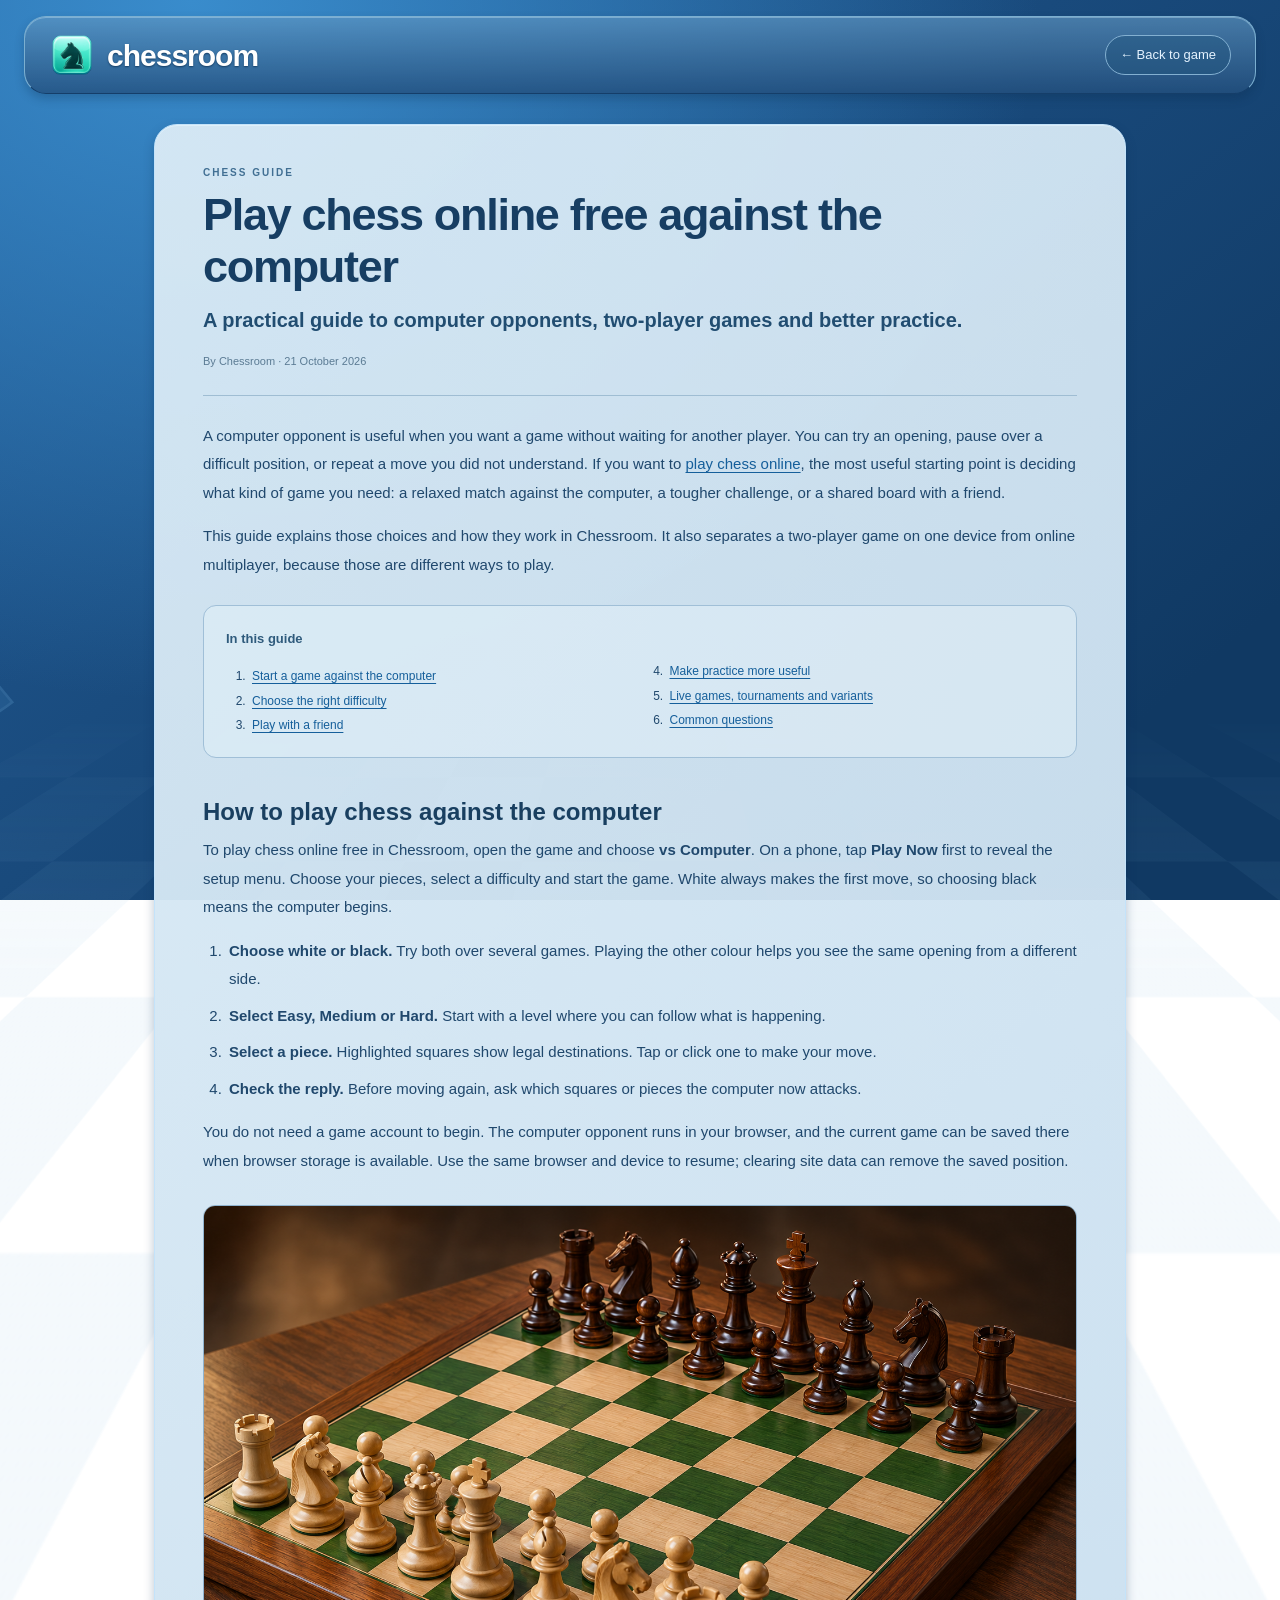
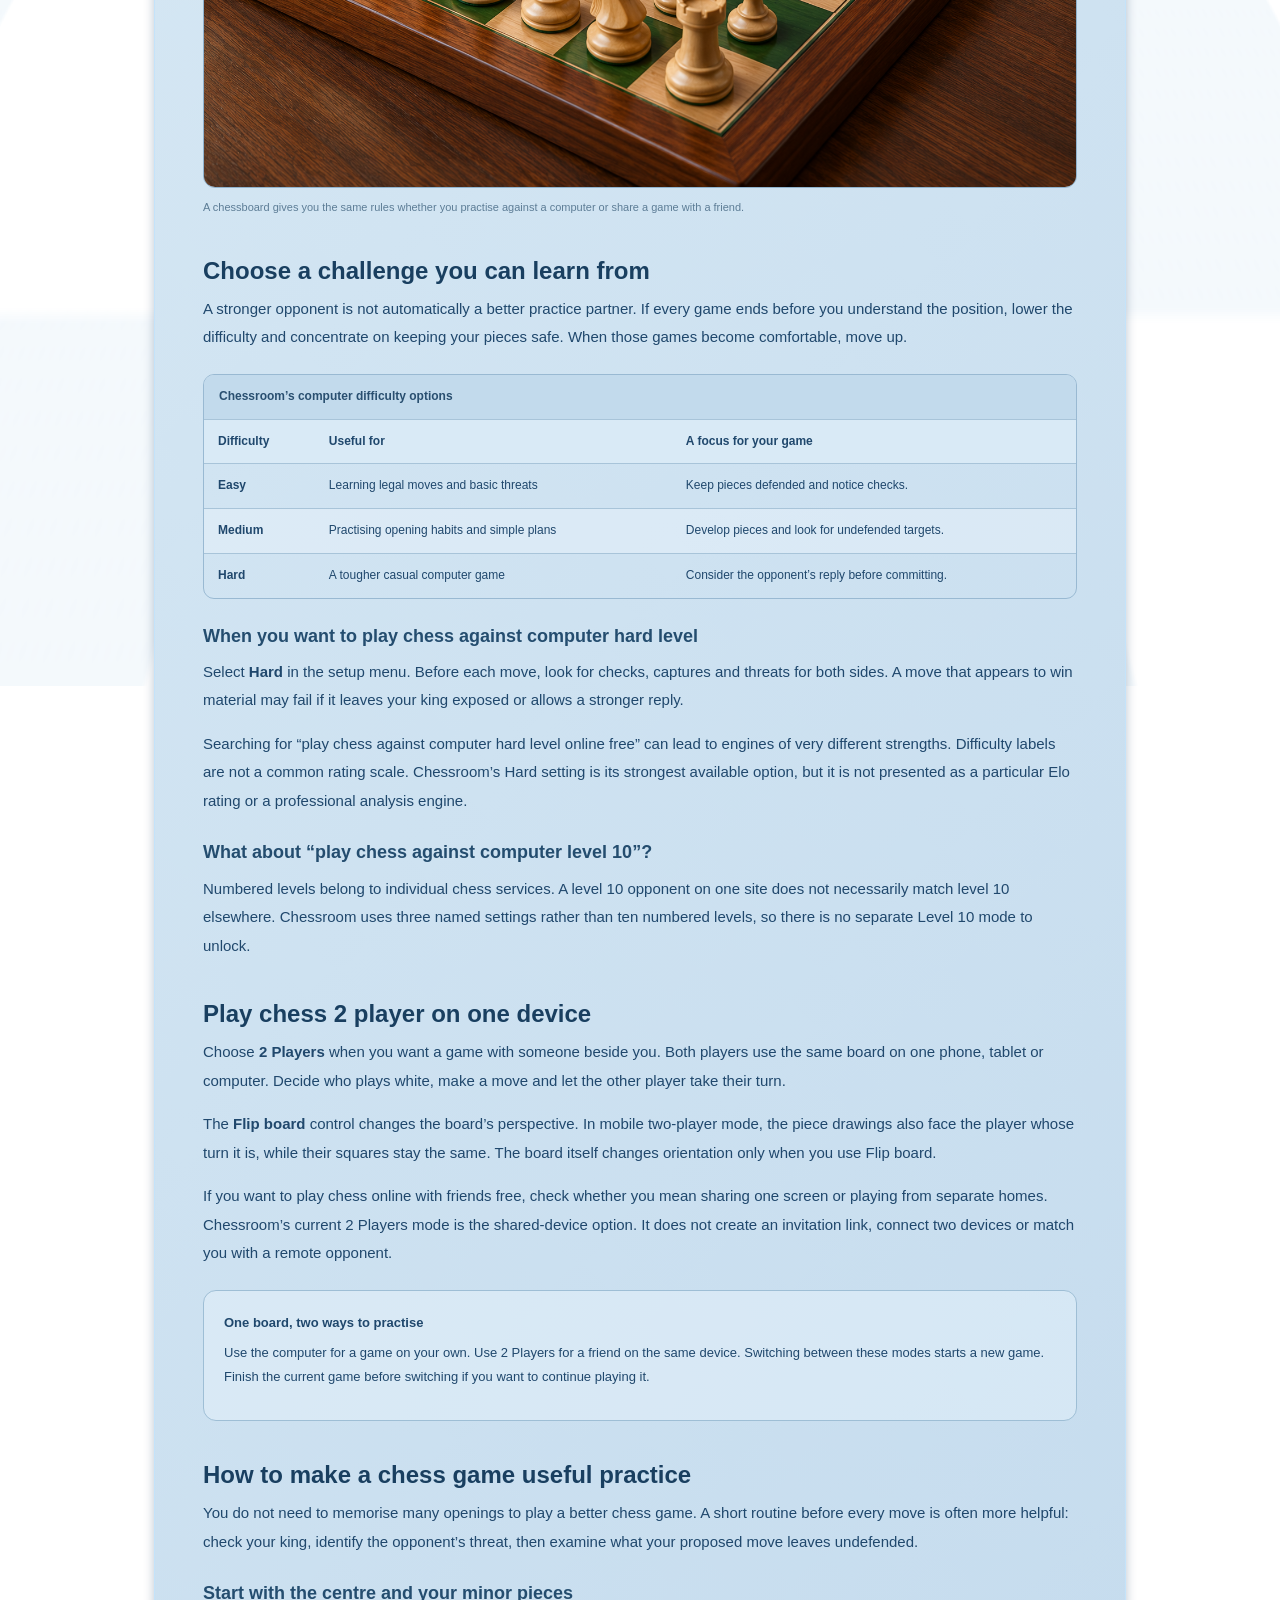
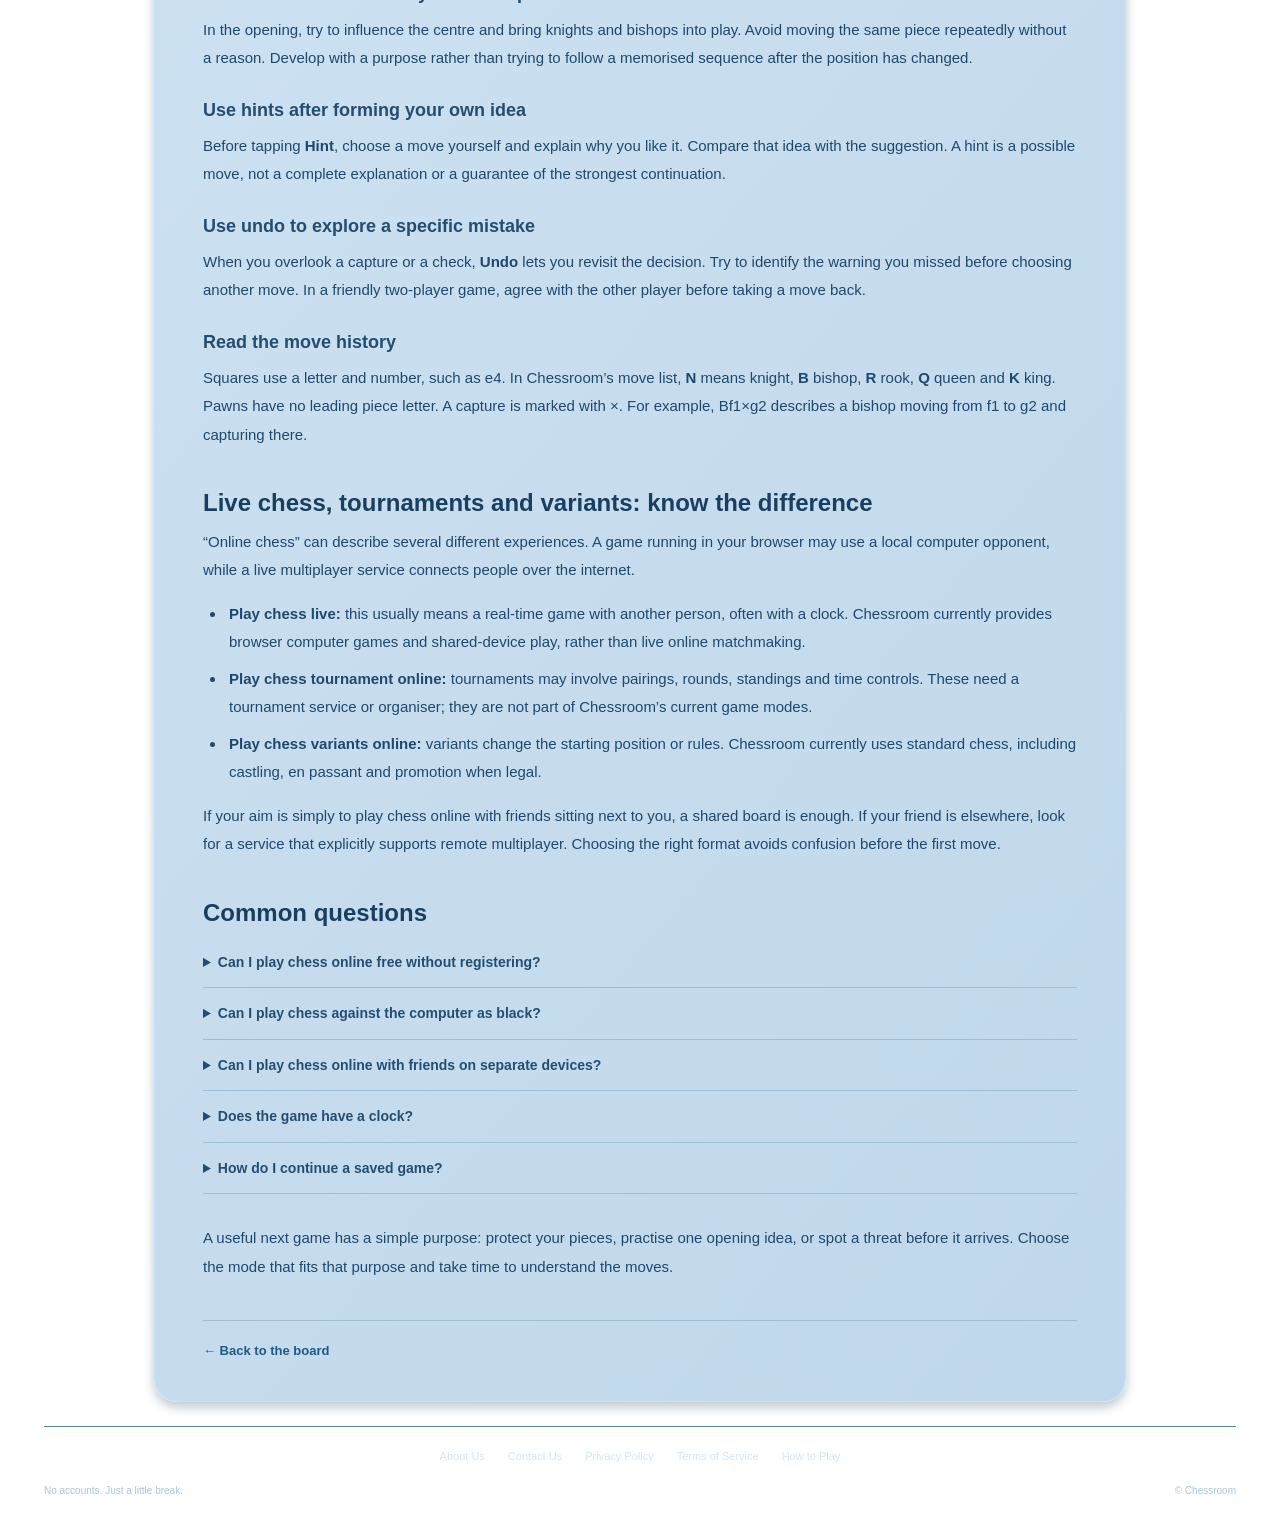
==== play-chess-online/index.html @ ad2ee44f "Add files via upload" ====
<!DOCTYPE html>
<html lang="en">
<head>
<meta charset="utf-8">
<meta name="viewport" content="width=device-width,initial-scale=1,viewport-fit=cover">
<meta name="theme-color" content="#20558b">
<meta name="color-scheme" content="light">
<title>Play Chess Online Free Against Computer - Chessroom</title>
<meta name="description" content="Learn how to play chess online free against the computer, choose a difficulty, practise better moves, and share a two-player game with a friend on one device.">
<meta name="author" content="Chessroom">
<meta name="robots" content="index,follow,max-image-preview:large">
<link rel="canonical" href="https://chessroom.online/play-chess-online/">
<link rel="icon" href="../favicon.ico">
<link rel="icon" type="image/png" sizes="32x32" href="../favicon-32.png">
<link rel="apple-touch-icon" sizes="180x180" href="../apple-touch-icon.png">
<link rel="stylesheet" href="../style.css">
<meta property="og:type" content="article">
<meta property="og:site_name" content="Chessroom">
<meta property="og:title" content="Play Chess Online Free Against Computer - Chessroom">
<meta property="og:description" content="Learn how to play chess online free against the computer, choose a difficulty, practise better moves, and share a two-player game with a friend on one device.">
<meta property="og:url" content="https://chessroom.online/play-chess-online/">
<meta property="og:locale" content="en_US">
<meta property="og:image" content="https://chessroom.online/play-chess-online/play%20chess%202%20player.png">
<meta property="og:image:alt" content="play chess against computer">
<meta property="article:published_time" content="2026-10-21">
<meta property="article:modified_time" content="2026-10-21">
<meta name="twitter:card" content="summary_large_image">
<meta name="twitter:title" content="Play Chess Online Free Against Computer - Chessroom">
<meta name="twitter:description" content="Learn how to play chess online free against the computer, choose a difficulty, practise better moves, and share a two-player game with a friend on one device.">
<meta name="twitter:image" content="https://chessroom.online/play-chess-online/play%20chess%202%20player.png">
<meta name="twitter:image:alt" content="play chess against computer">
<script type="application/ld+json">{"@context": "https://schema.org", "@graph": [{"@type": "Organization", "@id": "https://chessroom.online/#organization", "name": "Chessroom", "url": "https://chessroom.online/", "logo": "https://chessroom.online/chessroom-social.png"}, {"@type": "Article", "@id": "https://chessroom.online/play-chess-online/#article", "headline": "Play chess online free against the computer", "description": "Learn how to play chess online free against the computer, choose a difficulty, practise better moves, and share a two-player game with a friend on one device.", "mainEntityOfPage": {"@id": "https://chessroom.online/play-chess-online/#webpage"}, "author": {"@id": "https://chessroom.online/#organization"}, "publisher": {"@id": "https://chessroom.online/#organization"}, "datePublished": "2026-10-21", "dateModified": "2026-10-21", "inLanguage": "en", "image": "https://chessroom.online/play-chess-online/play%20chess%202%20player.png"}, {"@type": "WebPage", "@id": "https://chessroom.online/play-chess-online/#webpage", "url": "https://chessroom.online/play-chess-online/", "name": "Play Chess Online Free Against Computer - Chessroom", "description": "Learn how to play chess online free against the computer, choose a difficulty, practise better moves, and share a two-player game with a friend on one device.", "breadcrumb": {"@id": "https://chessroom.online/play-chess-online/#breadcrumb"}}, {"@type": "BreadcrumbList", "@id": "https://chessroom.online/play-chess-online/#breadcrumb", "itemListElement": [{"@type": "ListItem", "position": 1, "name": "Home", "item": "https://chessroom.online/"}, {"@type": "ListItem", "position": 2, "name": "Play chess online", "item": "https://chessroom.online/play-chess-online/"}]}]}</script>
<style>
/* Scoped additions only: the shared website files are not modified. */
.article-page .info-main{max-width:1020px}
.article-page .page-intro h1{max-width:700px;font-size:clamp(30px,4.2vw,45px);line-height:1.15}
.article-page .page-intro>p:last-child{font-size:11px;color:#5b7b94;margin-top:18px}
.article-body{font-size:15px;line-height:1.9}
.article-body h2{font-size:24px;line-height:1.35;margin-top:38px;scroll-margin-top:24px}
.article-body h3{font-size:18px;line-height:1.45;color:#244d6f;margin:24px 0 9px}
.article-body li{padding-left:3px;margin:8px 0}
.article-body ol,.article-body ul{padding-left:23px}
.article-toc{background:#e9f4fb66;border:1px solid #a0bfd7;border-radius:13px;padding:18px 22px;margin:26px 0}
.article-toc>b{font-size:13px;color:#2f5b7c}
.article-toc ol{margin:9px 0 0;columns:2;column-gap:30px;font-size:12px;line-height:1.65}
.article-toc li{break-inside:avoid;margin:5px 0}
.article-figure{margin:30px 0}
.article-figure img{display:block;width:100%;height:auto;border-radius:12px;border:1px solid #90b3ce;background:#1e4c73}
.article-figure figcaption{font-size:11px;color:#5d7d96;line-height:1.65;margin-top:10px}
.article-table-wrap{overflow-x:auto;margin:22px 0;border:1px solid #99b9d2;border-radius:11px}
.article-table-wrap table{border-collapse:collapse;width:100%;font-size:12px;line-height:1.65;text-align:left}
.article-table-wrap caption{text-align:left;padding:12px 15px;font-weight:700;background:#c2daec;color:#294f70}
.article-table-wrap th,.article-table-wrap td{padding:12px 14px;border-top:1px solid #a8c4d9;vertical-align:top}
.article-table-wrap thead{background:#d9eaf6}.article-table-wrap tbody tr:nth-child(even){background:#e9f3fa77}
.article-faq{border-bottom:1px solid #9ebed5;padding:14px 0}
.article-faq summary{cursor:pointer;font-size:14px;font-weight:600;color:#244e70;line-height:1.6}
.article-faq p{margin:12px 0 3px;font-size:13px}
.article-ending{margin-top:30px!important}
@media(max-width:700px){.article-page .info-card{padding:26px 20px}.article-body{font-size:14px}.article-body h2{font-size:21px;margin-top:30px}.article-body h3{font-size:17px}.article-toc{padding:16px 18px}.article-toc ol{columns:1}.article-table-wrap th,.article-table-wrap td{padding:10px 9px}}
</style>
</head>
<body class="info-page article-page">
<header><a class="brand" href="../"><img class="brand-icon" src="../chessroom-logo.png" alt="" width="46" height="46"> chessroom</a><a class="back-to-game" href="../">← Back to game</a></header>
<main class="info-main"><article class="info-card"><div class="page-intro"><span class="page-kicker">CHESS GUIDE</span><h1>Play chess online free against the computer</h1><p class="page-tagline">A practical guide to computer opponents, two-player games and better practice.</p><p>By Chessroom <span aria-hidden="true">·</span> <time datetime="2026-10-21">21 October 2026</time></p></div>
<div class="page-body article-body">
<p>A computer opponent is useful when you want a game without waiting for another player. You can try an opening, pause over a difficult position, or repeat a move you did not understand. If you want to <a href="../">play chess online</a>, the most useful starting point is deciding what kind of game you need: a relaxed match against the computer, a tougher challenge, or a shared board with a friend.</p>
<p>This guide explains those choices and how they work in Chessroom. It also separates a two-player game on one device from online multiplayer, because those are different ways to play.</p>
<nav class="article-toc" aria-label="In this guide"><b>In this guide</b><ol><li><a href="#computer">Start a game against the computer</a></li><li><a href="#difficulty">Choose the right difficulty</a></li><li><a href="#two-players">Play with a friend</a></li><li><a href="#practice">Make practice more useful</a></li><li><a href="#formats">Live games, tournaments and variants</a></li><li><a href="#questions">Common questions</a></li></ol></nav>
<h2 id="computer">How to play chess against the computer</h2>
<p>To play chess online free in Chessroom, open the game and choose <strong>vs Computer</strong>. On a phone, tap <strong>Play Now</strong> first to reveal the setup menu. Choose your pieces, select a difficulty and start the game. White always makes the first move, so choosing black means the computer begins.</p>
<ol><li><strong>Choose white or black.</strong> Try both over several games. Playing the other colour helps you see the same opening from a different side.</li><li><strong>Select Easy, Medium or Hard.</strong> Start with a level where you can follow what is happening.</li><li><strong>Select a piece.</strong> Highlighted squares show legal destinations. Tap or click one to make your move.</li><li><strong>Check the reply.</strong> Before moving again, ask which squares or pieces the computer now attacks.</li></ol>
<p>You do not need a game account to begin. The computer opponent runs in your browser, and the current game can be saved there when browser storage is available. Use the same browser and device to resume; clearing site data can remove the saved position.</p>
<figure class="article-figure"><img src="play%20chess%202%20player.png" alt="play chess against computer" loading="lazy" decoding="async"><figcaption>A chessboard gives you the same rules whether you practise against a computer or share a game with a friend.</figcaption></figure>
<h2 id="difficulty">Choose a challenge you can learn from</h2>
<p>A stronger opponent is not automatically a better practice partner. If every game ends before you understand the position, lower the difficulty and concentrate on keeping your pieces safe. When those games become comfortable, move up.</p>
<div class="article-table-wrap"><table><caption>Chessroom’s computer difficulty options</caption><thead><tr><th scope="col">Difficulty</th><th scope="col">Useful for</th><th scope="col">A focus for your game</th></tr></thead><tbody><tr><th scope="row">Easy</th><td>Learning legal moves and basic threats</td><td>Keep pieces defended and notice checks.</td></tr><tr><th scope="row">Medium</th><td>Practising opening habits and simple plans</td><td>Develop pieces and look for undefended targets.</td></tr><tr><th scope="row">Hard</th><td>A tougher casual computer game</td><td>Consider the opponent’s reply before committing.</td></tr></tbody></table></div>
<h3>When you want to play chess against computer hard level</h3>
<p>Select <strong>Hard</strong> in the setup menu. Before each move, look for checks, captures and threats for both sides. A move that appears to win material may fail if it leaves your king exposed or allows a stronger reply.</p>
<p>Searching for “play chess against computer hard level online free” can lead to engines of very different strengths. Difficulty labels are not a common rating scale. Chessroom’s Hard setting is its strongest available option, but it is not presented as a particular Elo rating or a professional analysis engine.</p>
<h3>What about “play chess against computer level 10”?</h3>
<p>Numbered levels belong to individual chess services. A level 10 opponent on one site does not necessarily match level 10 elsewhere. Chessroom uses three named settings rather than ten numbered levels, so there is no separate Level 10 mode to unlock.</p>
<h2 id="two-players">Play chess 2 player on one device</h2>
<p>Choose <strong>2 Players</strong> when you want a game with someone beside you. Both players use the same board on one phone, tablet or computer. Decide who plays white, make a move and let the other player take their turn.</p>
<p>The <strong>Flip board</strong> control changes the board’s perspective. In mobile two-player mode, the piece drawings also face the player whose turn it is, while their squares stay the same. The board itself changes orientation only when you use Flip board.</p>
<p>If you want to play chess online with friends free, check whether you mean sharing one screen or playing from separate homes. Chessroom’s current 2 Players mode is the shared-device option. It does not create an invitation link, connect two devices or match you with a remote opponent.</p>
<div class="page-note"><strong>One board, two ways to practise</strong><p>Use the computer for a game on your own. Use 2 Players for a friend on the same device. Switching between these modes starts a new game. Finish the current game before switching if you want to continue playing it.</p></div>
<h2 id="practice">How to make a chess game useful practice</h2>
<p>You do not need to memorise many openings to play a better chess game. A short routine before every move is often more helpful: check your king, identify the opponent’s threat, then examine what your proposed move leaves undefended.</p>
<h3>Start with the centre and your minor pieces</h3>
<p>In the opening, try to influence the centre and bring knights and bishops into play. Avoid moving the same piece repeatedly without a reason. Develop with a purpose rather than trying to follow a memorised sequence after the position has changed.</p>
<h3>Use hints after forming your own idea</h3>
<p>Before tapping <strong>Hint</strong>, choose a move yourself and explain why you like it. Compare that idea with the suggestion. A hint is a possible move, not a complete explanation or a guarantee of the strongest continuation.</p>
<h3>Use undo to explore a specific mistake</h3>
<p>When you overlook a capture or a check, <strong>Undo</strong> lets you revisit the decision. Try to identify the warning you missed before choosing another move. In a friendly two-player game, agree with the other player before taking a move back.</p>
<h3>Read the move history</h3>
<p>Squares use a letter and number, such as e4. In Chessroom’s move list, <strong>N</strong> means knight, <strong>B</strong> bishop, <strong>R</strong> rook, <strong>Q</strong> queen and <strong>K</strong> king. Pawns have no leading piece letter. A capture is marked with ×. For example, Bf1×g2 describes a bishop moving from f1 to g2 and capturing there.</p>
<h2 id="formats">Live chess, tournaments and variants: know the difference</h2>
<p>“Online chess” can describe several different experiences. A game running in your browser may use a local computer opponent, while a live multiplayer service connects people over the internet.</p>
<ul><li><strong>Play chess live:</strong> this usually means a real-time game with another person, often with a clock. Chessroom currently provides browser computer games and shared-device play, rather than live online matchmaking.</li><li><strong>Play chess tournament online:</strong> tournaments may involve pairings, rounds, standings and time controls. These need a tournament service or organiser; they are not part of Chessroom’s current game modes.</li><li><strong>Play chess variants online:</strong> variants change the starting position or rules. Chessroom currently uses standard chess, including castling, en passant and promotion when legal.</li></ul>
<p>If your aim is simply to play chess online with friends sitting next to you, a shared board is enough. If your friend is elsewhere, look for a service that explicitly supports remote multiplayer. Choosing the right format avoids confusion before the first move.</p>
<h2 id="questions">Common questions</h2>
<details class="article-faq"><summary>Can I play chess online free without registering?</summary><p>Yes. Chessroom’s game does not require a game account. Open the board, select a mode and start. Saved progress belongs to the browser you use.</p></details>
<details class="article-faq"><summary>Can I play chess against the computer as black?</summary><p>Yes. Select Black under Your pieces before starting. White moves first, so the computer will make the opening move.</p></details>
<details class="article-faq"><summary>Can I play chess online with friends on separate devices?</summary><p>Not in Chessroom’s current 2 Players mode. That mode is for two people sharing one device, not a remote game or an invitation link.</p></details>
<details class="article-faq"><summary>Does the game have a clock?</summary><p>There is no game clock in the current version. You can pause to think rather than playing against a countdown.</p></details>
<details class="article-faq"><summary>How do I continue a saved game?</summary><p>Return in the same browser on the same device. When an unfinished game is available, the home menu offers Resume. Private browsing, blocked storage or clearing site data can prevent a game from being retained.</p></details>
<p class="article-ending">A useful next game has a simple purpose: protect your pieces, practise one opening idea, or spot a threat before it arrives. Choose the mode that fits that purpose and take time to understand the moves.</p>
</div><a class="return-link" href="../">← Back to the board</a></article></main><footer class="site-footer"><nav aria-label="Footer"><a href="../about.html">About Us</a><a href="../contact.html">Contact Us</a><a href="../privacy.html">Privacy Policy</a><a href="../terms.html">Terms of Service</a><button type="button" data-how-to-play>How to Play</button></nav><div class="footer-bottom"><p>No accounts. Just a little break.</p><span>© Chessroom</span></div></footer>
<script src="../compat.js"></script>
<script src="../site.js" defer></script>
</body></html>
---- style.css ----
@font-face{font-family:Symbols;src:url(material-symbols.ttf)}
:root{--ink:#303e50;--muted:#6c7889;--line:#a6b0bd;--blue:#426995}*{box-sizing:border-box}body{margin:0;color:var(--ink);font:14px/1.5 'Helvetica Neue',Helvetica,Arial,sans-serif;background:repeating-linear-gradient(90deg,#c7ced8 0,#c7ced8 1px,#d3d9e1 1px,#d3d9e1 5px);min-height:100vh;text-shadow:0 1px #fff8}button,a{-webkit-tap-highlight-color:transparent}button{font:inherit;cursor:pointer;color:inherit}button:disabled{opacity:.45;cursor:default}button:focus-visible,a:focus-visible{outline:3px solid #e6ab46;outline-offset:3px}[hidden]{display:none!important}.material-symbols-rounded{font-family:Symbols;font-weight:normal;font-style:normal;font-size:21px;line-height:1;display:inline-block;white-space:nowrap;font-feature-settings:'liga';-webkit-font-smoothing:antialiased;vertical-align:middle}header{height:76px;display:flex;align-items:center;justify-content:space-between;padding:0 max(28px,calc((100vw - 1120px)/2));background:linear-gradient(#b9c8dc,#8198b6 49%,#6c86a8 50%,#426287);border-top:1px solid #dce5ef;border-bottom:1px solid #263e5b;box-shadow:0 1px 0 #fff9,0 3px 8px #2d3f5550}.brand{display:flex;align-items:center;gap:12px;color:white;text-decoration:none;font-size:29px;font-weight:700;letter-spacing:-1px;text-shadow:0 -1px 1px #22384f}.mark{display:grid;place-items:center;width:46px;height:46px;border-radius:10px;background:linear-gradient(#f7f3e9,#d0c3a8 49%,#ac9470 50%,#dfd1b4);border:1px solid #635b4a;box-shadow:inset 0 1px 2px #fff,0 1px 2px #29415d;color:#33312b;font-size:38px;text-shadow:0 1px #fff}.preferences button,.menu-button, .board-tools button,.fresh-button,dialog button{border:1px solid #7a8ba1;border-radius:6px;background:linear-gradient(#fff,#e1e6ed 48%,#d0d8e2 49%,#e6eaf0);box-shadow:inset 0 1px #fff,0 1px 2px #34435635;padding:10px 13px;font-weight:600;text-shadow:0 1px #fff}.preferences button{background:linear-gradient(#8ea5c1,#4e6e96);border-color:#3a5475;color:white;text-shadow:0 -1px #334b68;font-size:12px}.button-label{vertical-align:middle}button .material-symbols-rounded{margin-right:5px}main{max-width:1150px;margin:auto;padding:48px 30px 0}.lobby{display:grid;grid-template-columns:minmax(0,1fr) 330px;gap:70px;align-items:center;min-height:620px}.intro{text-align:center}.intro::before{content:'THE CLASSIC CHESS EXPERIENCE';display:block;color:#5e718b;font-size:10px;letter-spacing:3px;font-weight:700}h1{font-size:48px;line-height:1.15;letter-spacing:-2px;color:#344965;margin:18px 0 12px;text-shadow:0 2px #fff}.chess-gradient{color:#344965}.home-description{font-size:15px;color:#5f7087;max-width:340px;margin:auto}.home-board-scene{width:365px;max-width:85%;margin:42px auto 24px;perspective:900px}.home-board-frame,.board-frame{padding:15px;background:repeating-linear-gradient(3deg,#63452f 0,#7f5b3a 3px,#84603d 5px,#6e4b30 7px);border:1px solid #503724;border-radius:5px;box-shadow:inset 0 0 0 2px #cba574,0 8px 0 #493222,0 16px 22px #28354755}.home-board-frame{transform:rotateX(22deg) rotateZ(-7deg)}#home-board{position:relative;aspect-ratio:1}.demo-squares{display:grid;grid-template-columns:repeat(8,1fr);height:100%}.demo-square,.sq{background:linear-gradient(100deg,#f5e7ca,#e4cca3)}.demo-square.shade,.sq.shade{background:linear-gradient(100deg,#a77b4d,#815b39)}.demo-pieces{position:absolute;inset:0}.demo-piece{position:absolute;width:12.5%;height:12.5%;display:grid;place-items:center}.piece{width:90%;height:96%;filter:drop-shadow(2px 5px 2px #26170d66);pointer-events:none}.panel,.control-card{border:1px solid #8a96a6;border-radius:11px;background:#f5f5f3;box-shadow:0 2px 5px #36485e30,inset 0 1px #fff;overflow:hidden}.panel{padding:0 22px 22px}.panel>label:first-of-type{margin:0 -22px 20px;padding:14px 20px;background:linear-gradient(#fdfdfd,#d5dbe3);border-bottom:1px solid #a4adba;font-size:18px;font-weight:700;text-align:center;color:#4c5c72}label{display:block;font-weight:700;color:#56677f;margin:21px 0 8px;font-size:12px;text-shadow:0 1px white}label span{float:right;font-weight:400}.segmented{display:flex;border:1px solid #929eae;border-radius:7px;overflow:hidden;box-shadow:0 1px #fff}.segmented button{flex:1;border:0;border-right:1px solid #a0abba;border-radius:0;background:linear-gradient(#fff,#d4dbe5);padding:11px 4px;font-size:12px;font-weight:600;color:#5b6b80;text-shadow:0 1px white;box-shadow:inset 0 1px #fff}.segmented button:last-child{border-right:0}.segmented .selected{background:linear-gradient(#345379,#6485b0);color:#fff;text-shadow:0 -1px #2d4866;box-shadow:inset 0 2px 4px #21375060}.color-swatch{width:12px;height:12px;border-radius:50%;display:inline-block;margin-right:4px;box-shadow:0 1px 2px #0005;border:1px solid #777}.white-swatch{background:#fff6df}.black-swatch{background:#363534}.color-note{font-size:11px;color:#7c8797;margin:7px 0}.primary{display:flex;align-items:center;justify-content:center;width:100%;gap:5px;padding:13px;border-radius:8px;border:1px solid #24486e;background:linear-gradient(#88b4e4,#4e86c2 49%,#2967ac 50%,#4386ce);box-shadow:inset 0 1px #cde4ff,0 1px 3px #31425555;color:white;font-size:18px;font-weight:700;text-shadow:0 -1px #244a77}.panel .primary{margin-top:25px}button:hover{filter:brightness(1.04)}button:active{filter:brightness(.92)}.fresh-button{width:100%;margin-top:12px;font-size:12px}.save-note{text-align:center;font-size:10px;color:#7a8797;margin-top:15px}.mobile-setup-back,#open-setup{display:none}.home-extra{text-align:center;margin:34px 0 28px}.chess-quote{margin:0;color:#69778b;font:italic 19px Georgia,serif}.quote-mark{display:none}blockquote{margin:0}.chess-quote::after{content:none;display:block;margin-top:9px;font:11px Helvetica,Arial,sans-serif;color:#7d899b}footer{max-width:1090px;margin:25px auto 0;padding:20px 0;display:flex;justify-content:space-between;border-top:1px solid #acb6c3;box-shadow:0 -1px #ffffff66;color:#6d7b8d;font-size:11px}footer p{margin:0}.workspace{display:grid;grid-template-columns:minmax(0,640px) 300px;gap:38px;align-items:center;justify-content:center}.in-game main{padding-top:25px}.in-game .home-extra,.in-game footer{display:none}.player{display:flex;align-items:center;gap:10px;padding:0 12px 12px}.player.bottom{padding:20px 12px 0}.avatar{height:36px;width:36px;border-radius:7px;display:grid;place-items:center;font-size:27px;border:1px solid #8a8e92;box-shadow:inset 0 1px #fff,0 1px 2px #0003}.avatar.dark{background:linear-gradient(#73797e,#2f353c);color:#f8f1dd;text-shadow:0 -1px #000}.avatar.light{background:linear-gradient(#fffdf3,#d0c7b2);color:#4e4a42}.player b{font-size:13px}.player small{display:block;color:#6c7a8e;font-size:10px}.player-tag{margin-left:auto;font-size:9px;color:#718096;letter-spacing:1px}.turn-light{width:8px;height:8px;border-radius:50%;background:#929ba7;box-shadow:inset 0 1px 2px #0005}.turn-light.on{background:#80b351;box-shadow:0 0 4px #749e4c}.board-stage{perspective:none;padding:0 5px 6px}.board-frame{transform:none;transition:transform .3s}#board{display:grid;grid-template-columns:repeat(8,1fr);aspect-ratio:1;border:1px solid #4f3928}.sq{border:0;border-radius:0;position:relative;padding:0;aspect-ratio:1;display:grid;place-items:center;box-shadow:inset 0 0 1px #5c412633}.sq.last{background:#e8d287}.sq.shade.last{background:#b29a58}.sq.selected{background:#e9b759;box-shadow:inset 0 0 0 3px #9a6a2e}.sq.check{background:#c76c60}.sq.hint{box-shadow:inset 0 0 0 3px #4286c3}.sq:hover .piece{transform:translateY(-3px)}.coord{position:absolute;bottom:1px;right:3px;font-size:9px;color:#6a4f33;text-shadow:none}.coord.rank{top:1px;left:3px;bottom:auto;right:auto}.shade .coord{color:#f6e3bb}.dot{position:absolute;width:22%;height:22%;border-radius:50%;background:#34516b66;z-index:2}.dot.capture{width:90%;height:90%;border:4px solid #42648799;background:none}.control-card{padding:17px}.game-topbar{display:flex;flex-wrap:wrap;gap:8px}.menu-button{font-size:11px;flex:1;white-space:nowrap}.game-live{order:-1;width:100%;padding:0 0 15px;margin-bottom:7px;border-bottom:1px solid #c6cbd1;text-align:center}.statusline{display:flex;align-items:center;justify-content:center;gap:8px}.statusline h2{margin:0;font-size:18px;color:#4c607c}.live-dot{height:7px;width:7px;background:#6b9650;border-radius:50%}.game-live p{font-size:11px;color:#7c8796;margin:7px 0 0}.board-tools{display:grid;grid-template-columns:1fr 1fr;gap:8px;margin-top:15px}.board-tools button{padding:12px 5px;font-size:11px}.board-tools .active{color:#315b8a;background:linear-gradient(#c3d3e6,#e8eff7);box-shadow:inset 0 1px 3px #65758966}.shortcut-note{font-size:10px;text-align:center;color:#8a93a0;margin:13px 0}kbd{font:10px inherit}.game-preferences{text-align:center;margin-bottom:16px}#history-toggle,.controls-arrow,.tip{display:none}.moves-panel{border:1px solid #b6bec9;border-radius:6px;overflow:hidden;background:#fff;box-shadow:inset 0 1px 3px #64718522}.moves-title{display:flex;justify-content:space-between;padding:9px 11px;background:linear-gradient(#e9edf2,#d5dce5);border-bottom:1px solid #b7c0cb}.moves-title h3{font-size:12px;margin:0}.moves-title>span{font-size:9px;color:#778499}#moves{height:175px;overflow:auto}.move-row{display:grid;grid-template-columns:30px 1fr 1fr;font-size:12px;padding:8px 10px}.move-row:nth-child(even){background:#eaf0f7}.move-row>span:first-child{color:#8b95a3}.empty{text-align:center;color:#7d8999;padding:20px 10px}.empty>span{display:block;font-size:25px;color:#8e9eb1}.empty b{font-size:12px}.empty p{font-size:10px}dialog{border:1px solid #344b69;border-radius:12px;padding:25px;max-width:360px;width:calc(100% - 32px);background:linear-gradient(#f7f8fb,#dce2eb);color:#384d68;box-shadow:inset 0 1px #fff,0 15px 70px #16223588;text-align:center}dialog::backdrop{background:#16223588}dialog h2{margin:8px 0;font-size:25px}dialog p{font-size:13px;color:#69798f}dialog button{margin-top:10px}#choices{display:flex}#choices button{width:25%;height:85px;padding:0}.result-symbol{font-size:65px}.eyebrow{font-size:10px;letter-spacing:2px}.result-score{font:32px Georgia;margin:15px}.result-secondary{display:flex;gap:8px}.result-secondary button{flex:1;font-size:11px}#result-confetti{display:none}#toast{position:fixed;bottom:25px;left:50%;transform:translateX(-50%);padding:12px 22px;border:1px solid #1d2b40;border-radius:8px;background:linear-gradient(#61748c,#2c405e);color:white;text-shadow:0 -1px #17283e;box-shadow:0 3px 10px #0005;opacity:0;pointer-events:none;z-index:200;max-width:90%;text-align:center}#toast.show{opacity:1}.focus-mode{position:fixed;inset:0;overflow:auto;z-index:100}.focus-mode header{display:none}.in-game .arena{width:100%;max-width:min(640px,calc(100svh - 200px))}.in-game .workspace{grid-template-columns:minmax(0,min(640px,calc(100svh - 200px))) 300px}
@media(min-width:1500px){.lobby{min-height:690px}.home-board-scene{width:400px}}
@media(max-width:900px){.lobby{gap:30px;grid-template-columns:1fr 300px;min-height:570px}h1{font-size:39px}.workspace{gap:20px}.in-game .workspace{grid-template-columns:minmax(0,1fr) 260px}.control-card{padding:12px}.in-game .arena{max-width:100%}main{padding:30px 20px 0}footer{margin:25px 20px 0}}
@media(max-width:700px){header{height:65px;padding:0 18px}.brand{font-size:24px}.mark{width:38px;height:38px;font-size:31px}.preferences .button-label{display:none}.preferences button{padding:9px}.preferences button .material-symbols-rounded{margin:0}main{padding:28px 16px 0}.lobby{display:flex;flex-direction:column;gap:18px;min-height:0}.lobby-copy{width:100%}.intro::before{font-size:9px;letter-spacing:2px}h1{font-size:36px;margin:13px 0 9px}.home-description{font-size:13px}.home-board-scene{width:245px;margin:25px auto 20px}.panel{width:100%;max-width:420px;padding:0 20px 20px}.panel>label:first-of-type{margin-left:-20px;margin-right:-20px;padding:11px;font-size:16px;margin-bottom:14px}label{margin-top:16px}.panel .primary{margin-top:19px}.home-extra{margin:35px 0 25px}.chess-quote{font-size:16px}footer{font-size:9px;margin-top:20px;padding:18px 0}.workspace,.in-game .workspace{display:flex;flex-direction:column;gap:22px}.in-game main{padding:15px 10px 25px}.in-game .arena{width:100%;max-width:560px}.board-frame{padding:10px}.player{padding-bottom:10px}.player.bottom{padding-top:16px}.player small{display:none}.game-controls{width:100%;max-width:560px}.game-screen>.game-topbar{margin:0 5px 15px;align-items:center;flex-wrap:nowrap}.game-screen>.game-topbar .game-live{border:0;padding:0;margin:0;order:0;width:auto;flex:2}.game-screen>.game-topbar .game-live p{display:none}.statusline h2{font-size:14px}.game-screen>.game-topbar .menu-button{flex:0;padding:9px}.game-screen>.game-topbar #history-toggle{display:none}.menu-button .material-symbols-rounded{font-size:18px}.control-card{padding:13px}.board-tools{display:flex;gap:7px;margin:0}.board-tools button{flex:1;display:flex;flex-direction:column;gap:4px;align-items:center;padding:10px 3px}.board-tools button .material-symbols-rounded{margin:0}.shortcut-note{display:none}.game-preferences{margin:12px 0 0}#history-panel{margin-top:15px}#moves{height:150px}.game-controls .control-card #history-panel{margin-top:15px}.game-controls>.tip{display:none}.game-preferences .menu-button{padding:7px 15px;font-size:10px}.player-tag{font-size:8px}.coord{font-size:7px}.game-screen>.game-topbar .button-label{font-size:10px}}
@media(prefers-reduced-motion:reduce){*,*::before,*::after{transition:none!important;animation:none!important;scroll-behavior:auto!important}}
/* Modern blue room, with tactile green-stained wooden boards. */
:root{--ink:#153b61;--muted:#527797;--line:#8eabc8}
body{background:radial-gradient(ellipse at 15% 0,#398ccc 0,transparent 55%),linear-gradient(140deg,#235d98,#103963 85%);color:#eef5fd;text-shadow:none;background-attachment:fixed;position:relative;isolation:isolate}
body::before{content:'';position:fixed;inset:0;z-index:-2;background:url(room-pieces.svg) center/cover no-repeat;pointer-events:none}
body::after{content:'';position:fixed;left:-50%;right:-50%;bottom:-240px;height:420px;background:conic-gradient(#7eb7df16 25%,transparent 0 50%,#7eb7df16 0 75%,transparent 0) 0 0/160px 160px;transform:perspective(400px) rotateX(53deg);transform-origin:center top;z-index:-1;pointer-events:none;mask-image:linear-gradient(transparent,#000 55%)}
header{height:78px;max-width:1240px;margin:16px auto 0;padding:0 24px;border:1px solid #7bafd0;border-bottom-color:#153e69;border-radius:22px;background:linear-gradient(180deg,#6096c1a6,#234f7dcc);box-shadow:inset 0 1px #d9efff55,0 5px 10px #09274940}
.brand{font-size:30px;letter-spacing:-1px;text-shadow:0 1px 2px #153d64}.mark{border-color:#7be4d2;border-radius:10px;background:linear-gradient(#adf4ee,#44cfb0 60%,#21ad8a);color:#103e39;box-shadow:inset 0 1px #e4fff9,0 2px 4px #0c355f66;font-size:37px;text-shadow:0 1px #91e7cd}
.preferences button{border-radius:24px;background:linear-gradient(#467dae,#285680);border:1px solid #123b61;padding:10px 16px;box-shadow:inset 0 1px #b9dff955;color:#f4f9ff;text-shadow:none}
main{max-width:1240px;padding:35px 24px 0}.lobby{grid-template-columns:minmax(0,1fr) 400px;gap:64px;min-height:650px}.intro::before{display:none}.intro{text-align:center}.lobby h1{font-size:clamp(36px,4.6vw,64px);white-space:nowrap;letter-spacing:-2px;color:#f3f7ff;text-shadow:0 3px 2px #0b305c75;margin:0 0 13px}.chess-gradient{color:#67e2c9;background:linear-gradient(#a4f3df,#32c9ab);background-clip:text;-webkit-background-clip:text;-webkit-text-fill-color:transparent}.home-description{font-size:16px;color:#d1e5fa;max-width:none}.home-board-scene{width:440px;max-width:91%;margin:24px auto 5px;perspective:none}.home-board-frame{transform:none;padding:14px;border-radius:19px}.home-board-frame,.board-frame{background:repeating-linear-gradient(3deg,#244c40 0,#315d4c 3px,#366250 5px,#2a5044 7px);border:1px solid #618f7e;box-shadow:inset 0 0 0 2px #87ae9166,0 6px 0 #173d33,0 12px 19px #05213b55}.demo-squares,#board{overflow:hidden;border-radius:5px;border-color:#2b5542}.demo-square,.sq{background:repeating-linear-gradient(4deg,#cad8b5 0,#c4d2af 2px,#c8d5b2 5px,#bfceaa 7px)}.demo-square.shade,.sq.shade{background:repeating-linear-gradient(4deg,#56886b 0,#518367 2px,#57876c 5px,#4c7c61 7px)}.sq.last{background:#b8ca85}.sq.shade.last{background:#799653}.sq.selected{background:#d2cd8d;box-shadow:inset 0 0 0 3px #e2d48c}.coord{color:#3b6349}.shade .coord{color:#d7e6c0}.piece{filter:drop-shadow(2px 4px 1px #153b3755)}
.panel,.control-card{background:linear-gradient(130deg,#c0d9eccc,#b6cfe8ed);border:1px solid #c4e3fa;border-radius:23px;box-shadow:inset 0 1px #f1faff77,0 5px 11px #092d5145;color:#173d62;text-shadow:none}.panel{padding:23px 24px}.panel>label:first-of-type{margin:0 0 14px;padding:0;background:none;border:0;font-size:19px;text-align:left;color:#153756}.panel label{font-size:15px;color:#16395b;text-shadow:none;margin-top:22px}.panel .color-choice{padding-top:1px;border-top:1px solid #83a7c5;margin-top:21px}.segmented{border-color:#7b9fc1;border-radius:9px;box-shadow:0 2px 3px #4c719322}.segmented button{padding:14px 5px;background:linear-gradient(#eef6fc,#bad0e5);color:#315c82;font-size:14px;text-shadow:none;border-color:#88accb;box-shadow:inset 0 1px #ffffff80}.segmented .selected{background:linear-gradient(#2b91e8,#1155b5);color:white;text-shadow:none;box-shadow:inset 0 1px #7dc2fc}.color-note{color:#476e91;font-size:12px;margin-top:9px}.panel label span{color:#4d7397;font-size:12px}.primary{background:linear-gradient(#2bc087,#089267);border-color:#076e52;box-shadow:inset 0 1px #8ce5b366,0 2px 3px #214e6240;text-shadow:0 1px #08755755;border-radius:9px;padding:15px;font-size:22px}.panel .primary{margin-top:21px}.save-note{color:#4a7094;font-size:11px}.fresh-button,.menu-button,.board-tools button,dialog button{background:linear-gradient(#e7f1fa,#b5cde3);border-color:#88a8c7;color:#285479;text-shadow:none;box-shadow:inset 0 1px #ffffff80,0 1px 2px #385d7c22}.home-extra{margin-top:20px}.chess-quote{color:#c4d9ec}.chess-quote::after{color:#9ebedc}footer{color:#acc7df;border-color:#5c84a5;box-shadow:none}.player{color:#ecf5ff}.player small,.player-tag{color:#b3cee8}.statusline h2{color:#1b4268}.game-live p{color:#4e7396}.game-live{border-color:#88aac9}.shortcut-note{color:#4f7395}.moves-panel{border-color:#8aacc9;background:#e2edf6}.moves-title{background:linear-gradient(#cee1f0,#b3cce1);border-color:#93b2cc;color:#2c557a}.moves-title>span{color:#537797}.move-row{color:#254e73}.move-row:nth-child(even){background:#caddeb}.empty{color:#577c9c}.empty>span{color:#6e94b4}.board-tools .active{background:linear-gradient(#5c99cd,#3274af);color:#fff;box-shadow:inset 0 1px #9ac9ec}.in-game header{height:67px}.in-game main{padding-top:22px}dialog{background:linear-gradient(#d2e7f7,#aac8e2);border-color:#779fc0;border-radius:19px;color:#173e62}dialog p{color:#416b90}.result-secondary button{background:linear-gradient(#e7f1fa,#b5cde3)}
@media(min-width:1500px){.lobby{min-height:690px}.home-board-scene{width:470px}}
@media(max-width:1050px) and (min-width:701px){.lobby{grid-template-columns:minmax(0,1fr) 330px;gap:30px;min-height:600px}.lobby h1{font-size:42px;white-space:normal}.home-description{font-size:14px}.panel{padding:21px}.segmented button{font-size:12px}}
@media(max-width:700px){header{margin:10px 12px 0;padding:0 13px;height:62px;border-radius:15px}.brand{font-size:24px}.mark{width:37px;height:37px;font-size:30px}.preferences button{padding:9px}.lobby{gap:24px;min-height:0}.lobby h1{font-size:36px;white-space:normal;letter-spacing:-1.4px;margin:0 0 10px}.home-description{font-size:13px;max-width:300px;margin:auto}main{padding:28px 16px 0}.home-board-scene{width:285px;margin:22px auto 0;max-width:88%}.home-board-frame{padding:10px;border-radius:13px}.panel{padding:21px;max-width:430px;border-radius:19px}.panel>label:first-of-type{font-size:18px;margin:0 0 14px;padding:0}.panel label{font-size:14px;margin-top:19px}.segmented button{font-size:13px;padding:12px 4px}.primary{font-size:20px;padding:13px}.panel .color-choice{margin-top:19px}.home-extra{margin-top:30px}.in-game header{height:58px}.in-game main{padding-top:15px}.control-card{border-radius:15px}.game-screen>.game-topbar .statusline h2{color:#edf6ff}.game-screen>.game-topbar .live-dot{background:#75d5b3}.board-frame{border-radius:8px}.player small{color:#b5d0e7}body::before{opacity:.45}}
/* Compact lobby and a full-height, board-first play screen. */
.lobby{min-height:560px;gap:50px;grid-template-columns:minmax(0,1fr) 360px}.home-board-scene{width:365px;margin-top:21px}.panel{padding:18px 21px}.panel>label:first-of-type{font-size:18px;margin-bottom:11px}.panel label{margin-top:17px;font-size:14px}.panel .color-choice{margin-top:16px}.segmented button{padding:11px 4px;font-size:13px}.panel .primary{margin-top:17px;padding:12px}.save-note{margin-top:11px}.color-note{margin-bottom:0}.home-extra{margin:15px 0}footer{margin-top:15px;padding:15px 0}.in-game header{display:none}
.home-board-frame{animation:board-float 6s ease-in-out infinite}.demo-white-pawn{animation:demo-white-pawn 12s ease-in-out infinite}.demo-black-pawn{animation:demo-black-pawn 12s ease-in-out infinite}.demo-white-knight{animation:demo-white-knight 12s ease-in-out infinite}.demo-black-knight{animation:demo-black-knight 12s ease-in-out infinite}
@keyframes board-float{0%,100%{transform:translateY(0) rotate(-1deg)}50%{transform:translateY(-6px) rotate(1deg)}}
@keyframes demo-white-pawn{0%,9%,88%,100%{transform:translateY(0)}17%,80%{transform:translateY(-200%)}}
@keyframes demo-black-pawn{0%,25%,88%,100%{transform:translateY(0)}33%,80%{transform:translateY(200%)}}
@keyframes demo-white-knight{0%,41%,88%,100%{transform:translate(0,0)}49%,80%{transform:translate(-100%,-200%)}}
@keyframes demo-black-knight{0%,57%,88%,100%{transform:translate(0,0)}65%,80%{transform:translate(100%,200%)}}
@media(min-width:701px){body.in-game{height:100dvh;overflow:hidden}.in-game main{height:100dvh;padding:14px 22px;max-width:1500px}.in-game .game-screen{height:100%}.in-game .workspace{height:100%;display:grid;grid-template-columns:minmax(0,min(calc(100dvh - 140px),calc(100vw - 390px))) 300px;gap:30px;align-items:center;justify-content:center}.in-game .arena{width:100%;max-width:none}.in-game .board-frame{padding:11px;transform:none}.in-game .board-stage{padding:0 4px 7px}.in-game .player{height:38px;padding:0 10px 6px}.in-game .player.bottom{height:38px;padding:7px 10px 0}.in-game .player small{display:none}.in-game .avatar{height:29px;width:29px;font-size:23px}.in-game .game-controls{height:min(620px,calc(100dvh - 28px));min-height:0;overflow:hidden}.in-game .mobile-controls-shell,.in-game .control-card{height:100%;min-height:0}.in-game .control-card{display:flex;flex-direction:column;padding:16px;overflow:hidden}.in-game .game-topbar,.in-game .board-tools,.in-game .shortcut-note,.in-game .game-preferences{flex-shrink:0}.in-game .moves-panel{display:flex;flex:1;min-height:70px;flex-direction:column;margin-top:0}.in-game .moves-title{flex-shrink:0}.in-game #moves{height:auto;min-height:0;flex:1;overflow-y:auto;overscroll-behavior:contain}.in-game .game-live{padding-bottom:12px}.in-game .board-tools{margin-top:13px}.in-game .game-preferences{margin-bottom:13px}}
@media(max-width:700px){.lobby{display:flex;gap:18px;min-height:0}.home-board-scene{width:255px;max-width:85%;margin-top:22px}.in-menu main{padding-top:25px}.in-menu .panel{display:none}.in-menu.setup-open .panel{display:block;animation:setup-reveal .22s ease-out;width:100%}.in-menu #open-setup{display:flex;max-width:340px;width:100%;margin:6px auto 4px;font-size:20px;padding:14px}.in-menu.setup-open #open-setup{display:none}.mobile-setup-back{display:flex;align-items:center;justify-content:center;float:right;padding:5px;margin:0 0 9px 8px;border:1px solid #7e9db8;background:#d6e7f3;border-radius:50%;width:30px;height:30px;color:#325b7a}.mobile-setup-back .material-symbols-rounded{margin:0}.mobile-setup-back .button-label{display:none}.panel>label:first-of-type{padding-top:4px}.panel{padding:18px}.lobby h1{font-size:34px}.home-extra{margin:25px 0 10px}.chess-quote{font-size:15px}.chess-quote::after{font-size:10px}footer{font-size:9px;padding:13px 0;margin-top:18px}.in-game{height:100dvh;overflow:hidden}.in-game main{padding:10px 8px 95px;height:100dvh}.in-game .game-screen{height:100%;display:flex;flex-direction:column;justify-content:center}.game-screen>.game-live{flex-shrink:0;width:100%;padding:0 8px 10px;margin:0;border:0}.game-screen>.game-live h2{color:#f1f7ff;font-size:16px}.game-screen>.game-live p{display:none}.in-game .workspace{display:block;width:100%;height:auto}.in-game .arena{width:min(100%,calc(100dvh - 205px));max-width:560px;margin:auto}.in-game .board-frame{padding:9px;transform:none}.in-game .player{height:32px;padding:0 10px 6px}.in-game .player.bottom{height:32px;padding:9px 10px 0}.in-game .avatar{height:25px;width:25px;font-size:20px}.in-game .board-stage{padding:0 3px 5px}.in-game .game-controls{position:static;margin:0;max-width:none}.mobile-controls-shell{position:fixed;bottom:0;left:0;right:0;display:flex;align-items:center;gap:4px;padding:8px 6px calc(8px + env(safe-area-inset-bottom));background:linear-gradient(#3777ac,#164774);border-top:1px solid #80abc9;box-shadow:0 -3px 12px #082c4c55;z-index:30}.in-game .control-card{display:flex;flex:1;min-width:0;align-items:center;gap:8px;overflow-x:auto;overflow-y:hidden;border:0;border-radius:0;background:none;box-shadow:none;padding:1px 0;scrollbar-width:none;scroll-behavior:smooth;overscroll-behavior-x:contain}.control-card::-webkit-scrollbar{display:none}.control-card .game-topbar,.control-card .board-tools,.control-card .game-preferences{display:contents}.control-card .shortcut-note{display:none}.control-card .menu-button,.control-card .board-tools button{flex:0 0 79px;min-width:79px;height:57px;display:flex;align-items:center;justify-content:center;flex-direction:column;gap:5px;padding:7px 4px;margin:0;font-size:10px;border-radius:8px;background:linear-gradient(#5b90bb,#2c618f);color:#eff7ff;border-color:#1a466c;box-shadow:inset 0 1px #bedcfb44;text-shadow:none}.control-card .menu-button .material-symbols-rounded,.control-card .board-tools button .material-symbols-rounded{margin:0;font-size:22px}.control-card .board-tools .active{background:linear-gradient(#76b2d7,#3a85b7)}#history-toggle{display:flex}.controls-arrow{display:grid;place-items:center;flex:0 0 25px;width:25px;height:49px;border:1px solid #224b70;border-radius:6px;padding:0;background:#204e79;color:#edf8ff}.controls-arrow svg{width:24px;height:24px}.controls-arrow:disabled{opacity:.3}.game-controls>#history-panel{display:none;position:fixed;bottom:calc(88px + env(safe-area-inset-bottom));left:12px;right:12px;z-index:29;margin:0;background:#dceaf5;border:1px solid #94bbd8;box-shadow:0 3px 15px #09294766;border-radius:12px}.show-history .game-controls>#history-panel{display:block}#moves{height:min(220px,35dvh);overflow:auto}.game-controls>.tip{display:none}}
@keyframes setup-reveal{from{opacity:0;transform:translateY(8px)}to{opacity:1;transform:translateY(0)}}
@media(prefers-reduced-motion:reduce){.home-board-frame,.demo-piece{animation:none!important}}
/* Stationary demo board and a hand-drawn heading accent. */
.home-board-frame{animation:none;transform:none}
.chess-gradient{position:relative;display:inline-block;color:#f3f7ff;background:none;-webkit-text-fill-color:currentColor;text-shadow:none;padding-bottom:5px}
.chess-gradient::after{content:'';position:absolute;left:-3%;right:-4%;bottom:-4px;height:14px;background:url("data:image/svg+xml,%3Csvg xmlns='http://www.w3.org/2000/svg' viewBox='0 0 220 18' preserveAspectRatio='none'%3E%3Cpath d='M4 10 Q61 0 115 8 T216 6 M26 16 Q111 9 192 14' fill='none' stroke='%2369dfc4' stroke-width='4' stroke-linecap='round'/%3E%3C/svg%3E") center/100% 100% no-repeat;pointer-events:none}
@media(min-width:701px){.in-game .game-controls{height:min(475px,calc(100dvh - 28px))}.in-game .control-card{padding:13px}.in-game .game-live{padding-bottom:9px;margin-bottom:4px}.in-game .board-tools{margin-top:10px;gap:7px}.in-game .board-tools button{padding:9px 5px}.in-game .shortcut-note{margin:9px 0}.in-game .game-preferences{margin-bottom:10px}.in-game .moves-panel{min-height:65px}.in-game .moves-title{padding:7px 10px}}
@media(max-width:700px){.chess-gradient::after{height:10px;bottom:-2px}}
/* Bring the home content closer to its compact header. */
.in-menu header{height:66px;margin-top:10px;padding:0 19px;border-radius:18px}
.in-menu main{padding-top:18px}
.in-menu .lobby{min-height:0;align-items:start}
.in-menu .lobby-copy{padding-top:4px}
.in-menu .panel{margin-top:5px}
@media(min-width:701px){.in-menu .lobby{padding-top:8px}}
@media(max-width:700px){.in-menu header{height:56px;margin-top:8px;padding:0 11px;border-radius:14px}.in-menu main{padding-top:17px}.in-menu .lobby-copy{padding-top:0}.in-menu .panel{margin-top:0}}
/* Balance the desktop lobby while leaving breathing room before the quote. */
@media(min-width:701px){
 .in-menu .lobby-copy{position:relative;left:-14px}
 .in-menu .panel{margin-top:22px}
 .in-menu .home-extra{margin-top:48px;margin-bottom:23px}
 .in-menu .home-board-scene{width:clamp(235px,calc(100dvh - 290px),365px)}
}
@media(min-width:1000px){.in-menu .lobby-copy{left:-28px}}

/* Keep the view toggle authoritative over responsive board layout rules. */
body.in-game .board-stage{perspective:none}
body.in-game .board-frame{transform-origin:50% 75%;transition:transform .4s ease,box-shadow .4s ease}
@media(prefers-reduced-motion:reduce){body.in-game .board-frame{transition:none}}

/* Rotate the board around its center during a side change. */
body.in-game .board-frame{transform-origin:50% 50%}
.board-flipping #board{pointer-events:none}
.board-flipping .board-frame{will-change:transform}
.board-flipping .piece,.board-flipping .coord{transform-origin:center}

/* Keep the phone footer at the bottom of the full home page. */
@media(max-width:700px){
 body.in-menu{display:flex;flex-direction:column;min-height:100svh;min-height:100dvh}
 .in-menu header{flex-shrink:0}
 .in-menu main{flex:1 0 auto;width:100%;margin:0 auto}
 .in-menu footer{flex-shrink:0;position:relative;width:calc(100% - 40px);margin:22px 20px 0;padding-bottom:calc(15px + env(safe-area-inset-bottom))}
}
@media(max-width:700px){
 .in-menu main{display:flex;flex-direction:column}
 .in-menu .lobby{flex-shrink:0}
 .in-menu #open-setup{margin-top:20px}
 .in-menu .home-extra{margin-top:auto;margin-bottom:0;padding-top:26px;padding-bottom:0}
 .in-menu .chess-quote blockquote::before{content:'“';margin-right:3px}
 .in-menu .chess-quote blockquote::after{content:'”';margin-left:3px}
 .in-menu footer{margin-top:11px;padding-top:12px}
}
@media(max-width:700px){
 .in-menu.setup-open #setup-panel{margin-top:20px}
}

@media(max-width:700px){.in-menu main{padding-top:27px}}
/* Shared information pages and footer. */
.site-footer{display:block;width:calc(100% - 48px);max-width:1192px;margin:24px auto 0;padding:18px 0 16px;letter-spacing:0;font-size:11px}
.site-footer nav{display:flex;flex-wrap:wrap;justify-content:center;gap:10px 23px;margin-bottom:15px}
.site-footer nav a,.site-footer nav button{color:#d4e5f5;font:inherit;text-decoration:none;background:none;border:0;padding:3px 0;cursor:pointer}
.site-footer nav a:hover,.site-footer nav button:hover{color:#fff;text-decoration:underline;text-underline-offset:4px}
.site-footer [aria-current=page]{color:#83e2cb;text-decoration:underline;text-underline-offset:4px}
.footer-bottom{display:flex;justify-content:space-between;color:#a7c6df;gap:15px;font-size:10px}.footer-bottom p{margin:0}
.info-page{min-height:100dvh;display:flex;flex-direction:column}.info-page header{width:calc(100% - 48px);flex-shrink:0}
.back-to-game{color:#e5f3ff;text-decoration:none;font-size:13px;padding:9px 14px;border:1px solid #83b0d1;border-radius:20px;background:#21547c77}.back-to-game:hover{background:#477fa9}
.info-main{width:100%;max-width:950px;padding:30px 24px 0;flex:1;margin:0 auto}
.page-nav{display:flex;flex-wrap:wrap;justify-content:center;gap:7px;margin:0 0 21px}.page-nav a{padding:8px 14px;border:1px solid #84acca66;border-radius:20px;text-decoration:none;color:#c7dff2;font-size:12px}.page-nav a[aria-current=page]{background:#b8d6eb;color:#214d73;border-color:#c1e1f5;box-shadow:inset 0 1px #ffffff66}
.info-card{background:linear-gradient(130deg,#d9eaf5f5,#bdd6ebf5);border:1px solid #c4e3fa;border-radius:23px;box-shadow:inset 0 1px #f1faff77,0 5px 11px #092d5145;padding:40px 48px;color:#20486d;text-shadow:none}
.page-kicker{display:block;font-size:10px;letter-spacing:2px;font-weight:700;color:#416f93}.info-card h1{font-size:39px;color:#173e63;letter-spacing:-1.3px;text-shadow:none;margin:9px 0 13px}.page-intro{border-bottom:1px solid #9fbdd3;padding-bottom:24px;margin-bottom:26px}.page-intro p{color:#4e7392;font-size:14px;line-height:1.75;margin:8px 0 0}.page-intro .page-tagline{font-size:20px;color:#214d71;font-weight:600;line-height:1.4}
.page-body{font-size:14px;line-height:1.85}.page-body h2{font-size:19px;color:#193f60;margin:27px 0 8px;line-height:1.4}.page-body>h2:first-child{margin-top:0}.page-body p{margin:0 0 15px}.page-body a{color:#155f9b;text-underline-offset:3px}.updated{font-size:11px;color:#62829b}.return-link{display:inline-block;margin-top:24px;padding-top:20px;border-top:1px solid #9fbdd3;width:100%;text-decoration:none;color:#205a84;font-weight:600;font-size:13px}.info-grid{display:grid;grid-template-columns:1fr 1fr;gap:18px;margin:24px 0}.info-grid section,.contact-status,.page-note{background:#ecf6fc66;border:1px solid #9ebed5;border-radius:13px;padding:20px}.info-grid h2{margin:9px 0 8px}.info-grid p{margin:0;font-size:13px}.info-icon{font-size:31px;line-height:1.2;color:#2b7590}.contact-status{text-align:center}.contact-status h2{margin:8px 0}.contact-status p{margin:10px 0}.page-note{font-size:13px;margin-top:22px}.page-note p{margin:5px 0 10px}
.guide-button{display:inline-block;border:1px solid #0b765c;border-radius:8px;background:linear-gradient(#2ebf8c,#078b68);color:white;padding:11px 18px;font-size:13px;font-weight:600;text-shadow:none;cursor:pointer}
#how-to-play{width:min(660px,calc(100% - 28px));max-width:660px;max-height:calc(100dvh - 32px);padding:0;overflow:hidden;text-align:left;border-radius:20px;background:linear-gradient(#d4e8f7,#b7d2e8);color:#244d70}
#how-to-play[open]{display:flex;flex-direction:column}#how-to-play::backdrop{background:#08243cca;backdrop-filter:blur(3px)}.guide-top{display:flex;align-items:center;justify-content:space-between;gap:15px;padding:23px 26px 17px;border-bottom:1px solid #9dbbd3;flex-shrink:0}.guide-top h2{font-size:27px;margin:5px 0 0;color:#153d61}.guide-close{border:1px solid #8daec7;border-radius:50%;background:#e2eff9;color:#315a7a;width:34px;height:34px;font-size:25px;padding:0;margin:0;line-height:1}.guide-scroll{overflow-y:auto;overscroll-behavior:contain;min-height:0;padding:5px 26px 20px;font-size:13px;line-height:1.8}.guide-scroll h3{font-size:16px;margin:23px 0 8px;color:#193f61}.guide-scroll p{font-size:13px;color:#355b7b;margin:8px 0 13px;line-height:1.8}.guide-scroll .guide-lead{font-size:16px;color:#366685}.piece-guide{border:1px solid #9dbbd3;border-radius:10px;overflow:hidden}.piece-guide>div{display:grid;grid-template-columns:100px 1fr;gap:12px;padding:10px 12px;background:#e8f3fb66}.piece-guide>div:nth-child(even){background:#b5d0e666}.piece-guide b{font-size:14px}.guide-bottom{padding:15px 26px;border-top:1px solid #9dbbd3;flex-shrink:0}.guide-bottom button{width:100%;margin:0}
@media(max-width:700px){.in-menu .site-footer,.info-page .site-footer{width:calc(100% - 40px);margin:15px 20px 0;padding-top:14px}.site-footer nav{gap:6px 17px;margin-bottom:12px;font-size:11px}.footer-bottom{font-size:9px}.info-page header{width:calc(100% - 24px);height:60px;margin:8px 12px 0;padding:0 12px;border-radius:14px}.info-page .brand{font-size:21px;gap:8px}.back-to-game{font-size:11px;padding:7px 9px}.info-main{padding:23px 14px 0}.page-nav{gap:6px;margin-bottom:17px}.page-nav a{font-size:10px;padding:7px 10px}.info-card{padding:25px 21px;border-radius:18px}.info-card h1{font-size:31px}.page-intro .page-tagline{font-size:18px}.page-intro p,.page-body{font-size:13px}.page-body h2{font-size:18px}.page-intro{padding-bottom:19px;margin-bottom:21px}.info-grid{grid-template-columns:1fr;gap:12px}.info-grid section,.contact-status,.page-note{padding:16px}.guide-top{padding:19px 20px 14px}.guide-scroll{padding:4px 20px 18px}.guide-bottom{padding:13px 20px}.piece-guide>div{grid-template-columns:83px 1fr;gap:7px;padding:9px}.piece-guide b{font-size:13px}.piece-guide span{font-size:12px}}

@media(min-width:701px){.in-game .board-tools{grid-template-columns:repeat(3,minmax(0,1fr))}}

/* Phone composition keeps the edge graphics inside the narrow viewport. */
@media(max-width:700px){body::before{background-image:url(room-pieces-mobile.svg);background-size:100% 100%;background-position:center;opacity:1}}



/* In shared-phone games, face every piece toward the player whose turn it is. */
@media(max-width:700px){
 body.in-game.shared-turn-view .piece-art{transform-box:view-box;transform-origin:50% 50%;transform:rotate(0deg)}
 body.in-game.shared-turn-view.turn-facing-away .piece-art{transform:rotate(180deg)}
}
/* Safari versions without native dialog support. */
dialog.dialog-fallback:not([open]){display:none}
dialog.dialog-fallback[open]{position:fixed;top:50%;left:50%;right:auto;bottom:auto;transform:translate(-50%,-50%);margin:0;z-index:1001;max-height:calc(100vh - 32px);overflow:auto;box-shadow:0 0 0 100vmax #08243ccc,0 15px 70px #0006}
body.fallback-modal-open{overflow:hidden}
#how-to-play.dialog-fallback[open]{max-height:calc(100vh - 32px)}

.brand-icon{display:block;width:46px;height:46px;object-fit:contain;flex-shrink:0}
@media(max-width:700px){.brand-icon{width:37px;height:37px}.info-page .brand-icon{width:34px;height:34px}}
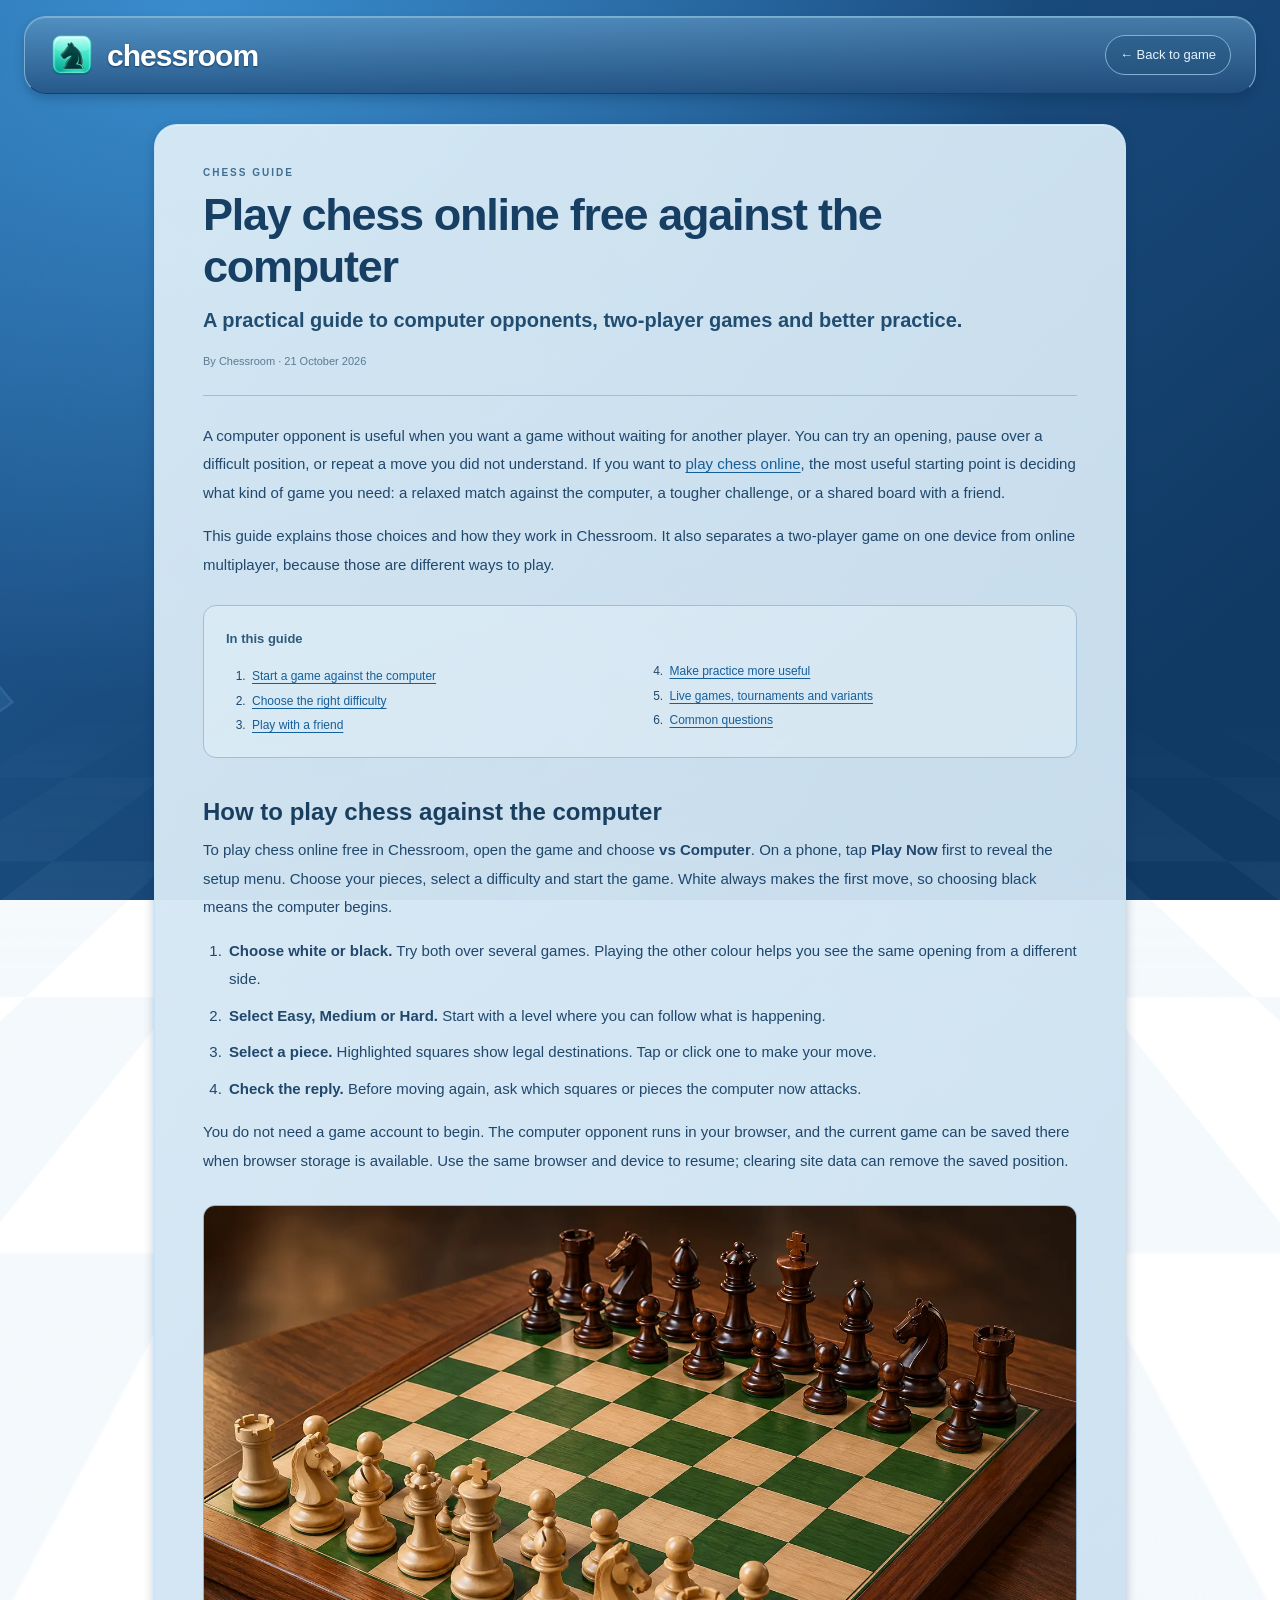
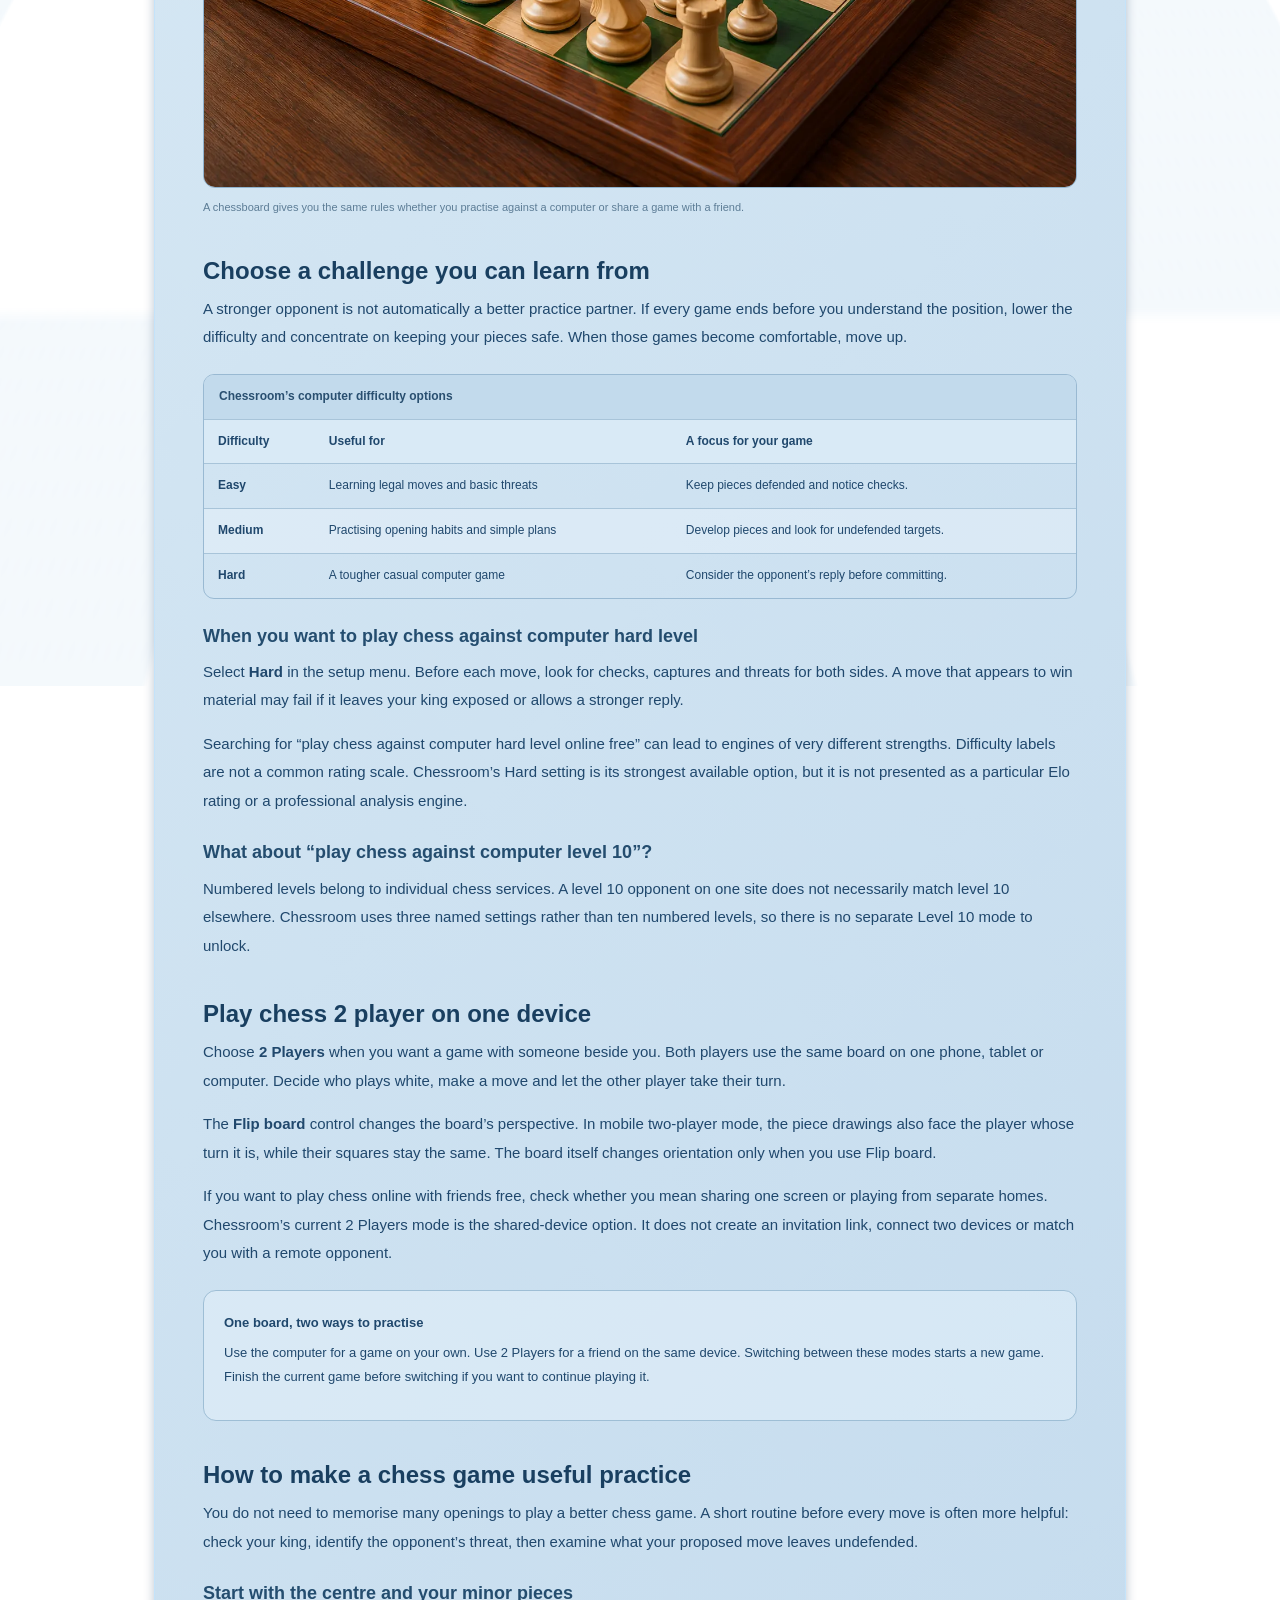
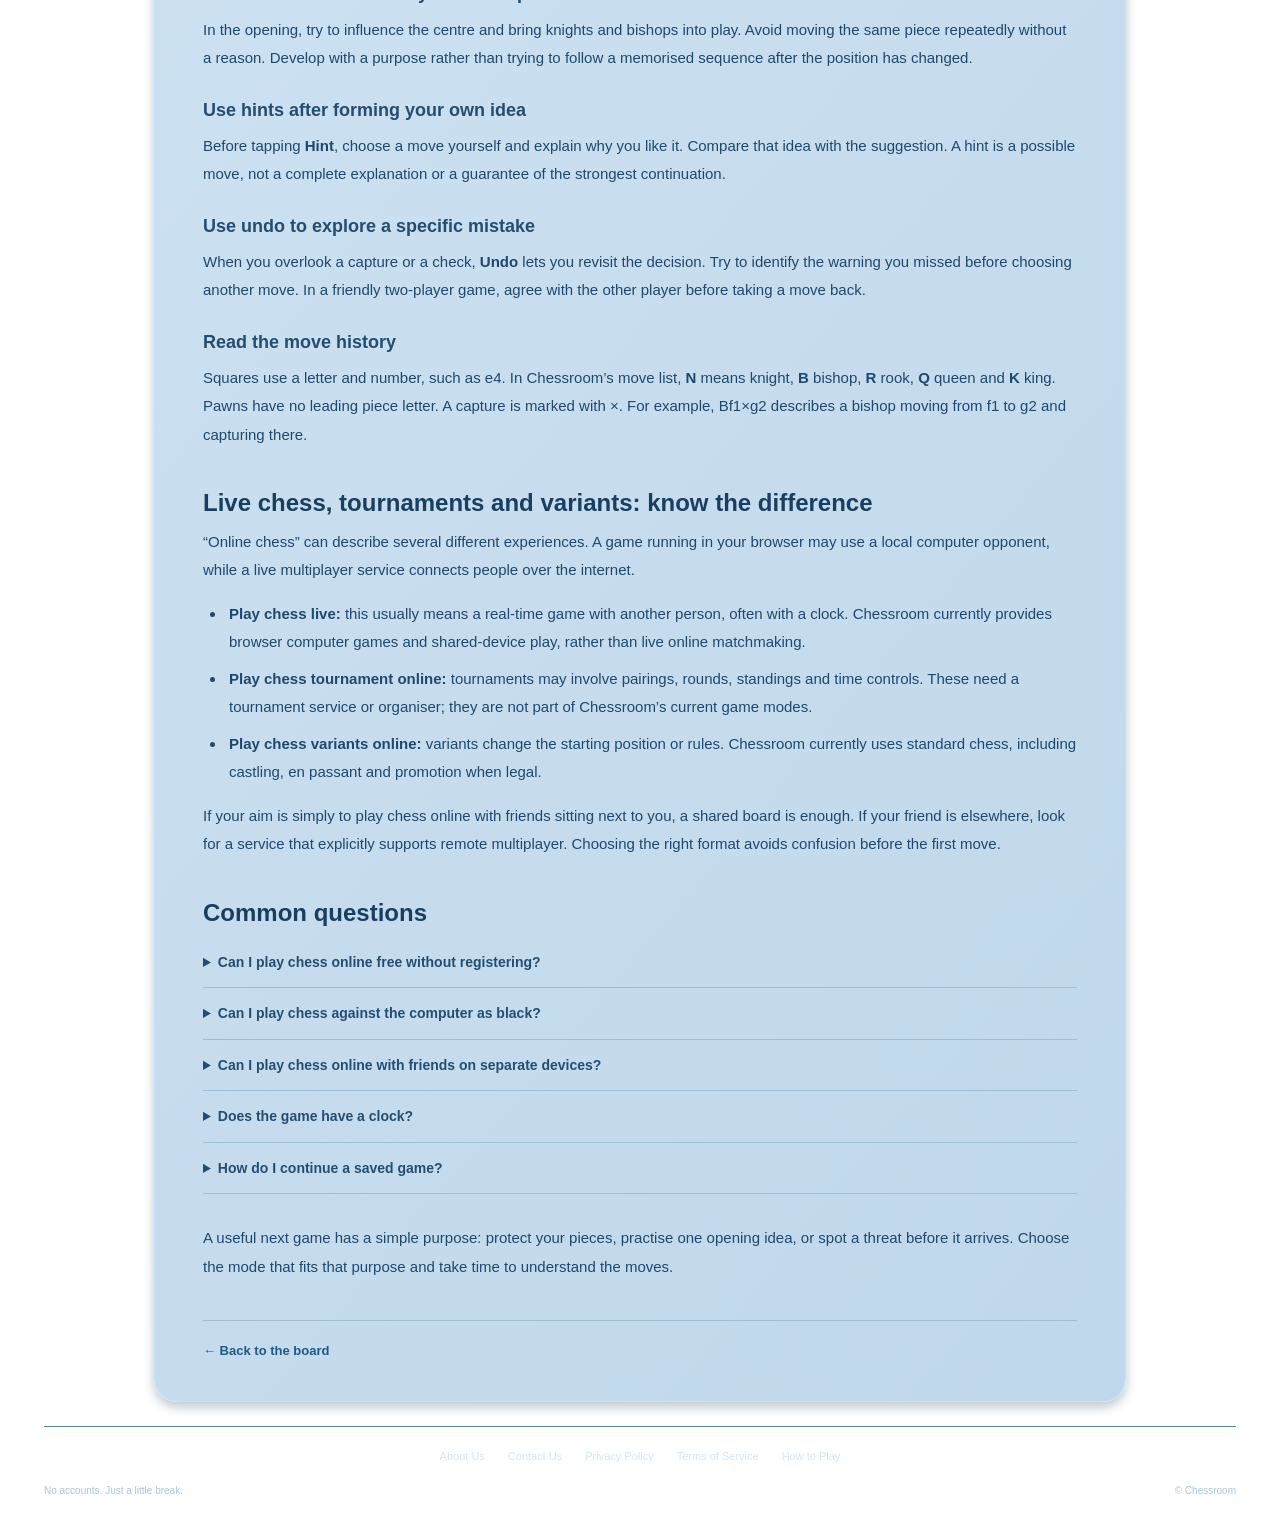
==== commit 97004ed3: "Update index.html" ====
--- a/play-chess-online/index.html
+++ b/play-chess-online/index.html
@@ -20,16 +20,16 @@
 <meta property="og:description" content="Learn how to play chess online free against the computer, choose a difficulty, practise better moves, and share a two-player game with a friend on one device.">
 <meta property="og:url" content="https://chessroom.online/play-chess-online/">
 <meta property="og:locale" content="en_US">
-<meta property="og:image" content="https://chessroom.online/play-chess-online/play%20chess%202%20player.png">
+<meta property="og:image" content="https://chessroom.online/play-chess-online/play%20chess%202%20player.webp">
 <meta property="og:image:alt" content="play chess against computer">
 <meta property="article:published_time" content="2026-10-21">
 <meta property="article:modified_time" content="2026-10-21">
 <meta name="twitter:card" content="summary_large_image">
 <meta name="twitter:title" content="Play Chess Online Free Against Computer - Chessroom">
 <meta name="twitter:description" content="Learn how to play chess online free against the computer, choose a difficulty, practise better moves, and share a two-player game with a friend on one device.">
-<meta name="twitter:image" content="https://chessroom.online/play-chess-online/play%20chess%202%20player.png">
+<meta name="twitter:image" content="https://chessroom.online/play-chess-online/play%20chess%202%20player.webp">
 <meta name="twitter:image:alt" content="play chess against computer">
-<script type="application/ld+json">{"@context": "https://schema.org", "@graph": [{"@type": "Organization", "@id": "https://chessroom.online/#organization", "name": "Chessroom", "url": "https://chessroom.online/", "logo": "https://chessroom.online/chessroom-social.png"}, {"@type": "Article", "@id": "https://chessroom.online/play-chess-online/#article", "headline": "Play chess online free against the computer", "description": "Learn how to play chess online free against the computer, choose a difficulty, practise better moves, and share a two-player game with a friend on one device.", "mainEntityOfPage": {"@id": "https://chessroom.online/play-chess-online/#webpage"}, "author": {"@id": "https://chessroom.online/#organization"}, "publisher": {"@id": "https://chessroom.online/#organization"}, "datePublished": "2026-10-21", "dateModified": "2026-10-21", "inLanguage": "en", "image": "https://chessroom.online/play-chess-online/play%20chess%202%20player.png"}, {"@type": "WebPage", "@id": "https://chessroom.online/play-chess-online/#webpage", "url": "https://chessroom.online/play-chess-online/", "name": "Play Chess Online Free Against Computer - Chessroom", "description": "Learn how to play chess online free against the computer, choose a difficulty, practise better moves, and share a two-player game with a friend on one device.", "breadcrumb": {"@id": "https://chessroom.online/play-chess-online/#breadcrumb"}}, {"@type": "BreadcrumbList", "@id": "https://chessroom.online/play-chess-online/#breadcrumb", "itemListElement": [{"@type": "ListItem", "position": 1, "name": "Home", "item": "https://chessroom.online/"}, {"@type": "ListItem", "position": 2, "name": "Play chess online", "item": "https://chessroom.online/play-chess-online/"}]}]}</script>
+<script type="application/ld+json">{"@context": "https://schema.org", "@graph": [{"@type": "Organization", "@id": "https://chessroom.online/#organization", "name": "Chessroom", "url": "https://chessroom.online/", "logo": "https://chessroom.online/chessroom-social.png"}, {"@type": "Article", "@id": "https://chessroom.online/play-chess-online/#article", "headline": "Play chess online free against the computer", "description": "Learn how to play chess online free against the computer, choose a difficulty, practise better moves, and share a two-player game with a friend on one device.", "mainEntityOfPage": {"@id": "https://chessroom.online/play-chess-online/#webpage"}, "author": {"@id": "https://chessroom.online/#organization"}, "publisher": {"@id": "https://chessroom.online/#organization"}, "datePublished": "2026-10-21", "dateModified": "2026-10-21", "inLanguage": "en", "image": "https://chessroom.online/play-chess-online/play%20chess%202%20player.webp"}, {"@type": "WebPage", "@id": "https://chessroom.online/play-chess-online/#webpage", "url": "https://chessroom.online/play-chess-online/", "name": "Play Chess Online Free Against Computer - Chessroom", "description": "Learn how to play chess online free against the computer, choose a difficulty, practise better moves, and share a two-player game with a friend on one device.", "breadcrumb": {"@id": "https://chessroom.online/play-chess-online/#breadcrumb"}}, {"@type": "BreadcrumbList", "@id": "https://chessroom.online/play-chess-online/#breadcrumb", "itemListElement": [{"@type": "ListItem", "position": 1, "name": "Home", "item": "https://chessroom.online/"}, {"@type": "ListItem", "position": 2, "name": "Play chess online", "item": "https://chessroom.online/play-chess-online/"}]}]}</script>
 <style>
 /* Scoped additions only: the shared website files are not modified. */
 .article-page .info-main{max-width:1020px}
@@ -58,6 +58,13 @@
 .article-ending{margin-top:30px!important}
 @media(max-width:700px){.article-page .info-card{padding:26px 20px}.article-body{font-size:14px}.article-body h2{font-size:21px;margin-top:30px}.article-body h3{font-size:17px}.article-toc{padding:16px 18px}.article-toc ol{columns:1}.article-table-wrap th,.article-table-wrap td{padding:10px 9px}}
 </style>
+  <script>
+  window.dataLayer = window.dataLayer || [];
+  function gtag(){dataLayer.push(arguments);}
+  gtag('js', new Date());
+
+  gtag('config', 'G-QM45T8DEET');
+</script>
 </head>
 <body class="info-page article-page">
 <header><a class="brand" href="../"><img class="brand-icon" src="../chessroom-logo.png" alt="" width="46" height="46"> chessroom</a><a class="back-to-game" href="../">← Back to game</a></header>
@@ -70,7 +77,7 @@
 <p>To play chess online free in Chessroom, open the game and choose <strong>vs Computer</strong>. On a phone, tap <strong>Play Now</strong> first to reveal the setup menu. Choose your pieces, select a difficulty and start the game. White always makes the first move, so choosing black means the computer begins.</p>
 <ol><li><strong>Choose white or black.</strong> Try both over several games. Playing the other colour helps you see the same opening from a different side.</li><li><strong>Select Easy, Medium or Hard.</strong> Start with a level where you can follow what is happening.</li><li><strong>Select a piece.</strong> Highlighted squares show legal destinations. Tap or click one to make your move.</li><li><strong>Check the reply.</strong> Before moving again, ask which squares or pieces the computer now attacks.</li></ol>
 <p>You do not need a game account to begin. The computer opponent runs in your browser, and the current game can be saved there when browser storage is available. Use the same browser and device to resume; clearing site data can remove the saved position.</p>
-<figure class="article-figure"><img src="play%20chess%202%20player.png" alt="play chess against computer" loading="lazy" decoding="async"><figcaption>A chessboard gives you the same rules whether you practise against a computer or share a game with a friend.</figcaption></figure>
+<figure class="article-figure"><img src="play%20chess%202%20player.webp" alt="play chess against computer" loading="lazy" decoding="async"><figcaption>A chessboard gives you the same rules whether you practise against a computer or share a game with a friend.</figcaption></figure>
 <h2 id="difficulty">Choose a challenge you can learn from</h2>
 <p>A stronger opponent is not automatically a better practice partner. If every game ends before you understand the position, lower the difficulty and concentrate on keeping your pieces safe. When those games become comfortable, move up.</p>
 <div class="article-table-wrap"><table><caption>Chessroom’s computer difficulty options</caption><thead><tr><th scope="col">Difficulty</th><th scope="col">Useful for</th><th scope="col">A focus for your game</th></tr></thead><tbody><tr><th scope="row">Easy</th><td>Learning legal moves and basic threats</td><td>Keep pieces defended and notice checks.</td></tr><tr><th scope="row">Medium</th><td>Practising opening habits and simple plans</td><td>Develop pieces and look for undefended targets.</td></tr><tr><th scope="row">Hard</th><td>A tougher casual computer game</td><td>Consider the opponent’s reply before committing.</td></tr></tbody></table></div>
@@ -108,4 +115,4 @@
 </div><a class="return-link" href="../">← Back to the board</a></article></main><footer class="site-footer"><nav aria-label="Footer"><a href="../about.html">About Us</a><a href="../contact.html">Contact Us</a><a href="../privacy.html">Privacy Policy</a><a href="../terms.html">Terms of Service</a><button type="button" data-how-to-play>How to Play</button></nav><div class="footer-bottom"><p>No accounts. Just a little break.</p><span>© Chessroom</span></div></footer>
 <script src="../compat.js"></script>
 <script src="../site.js" defer></script>
-</body></html>+</body></html>
